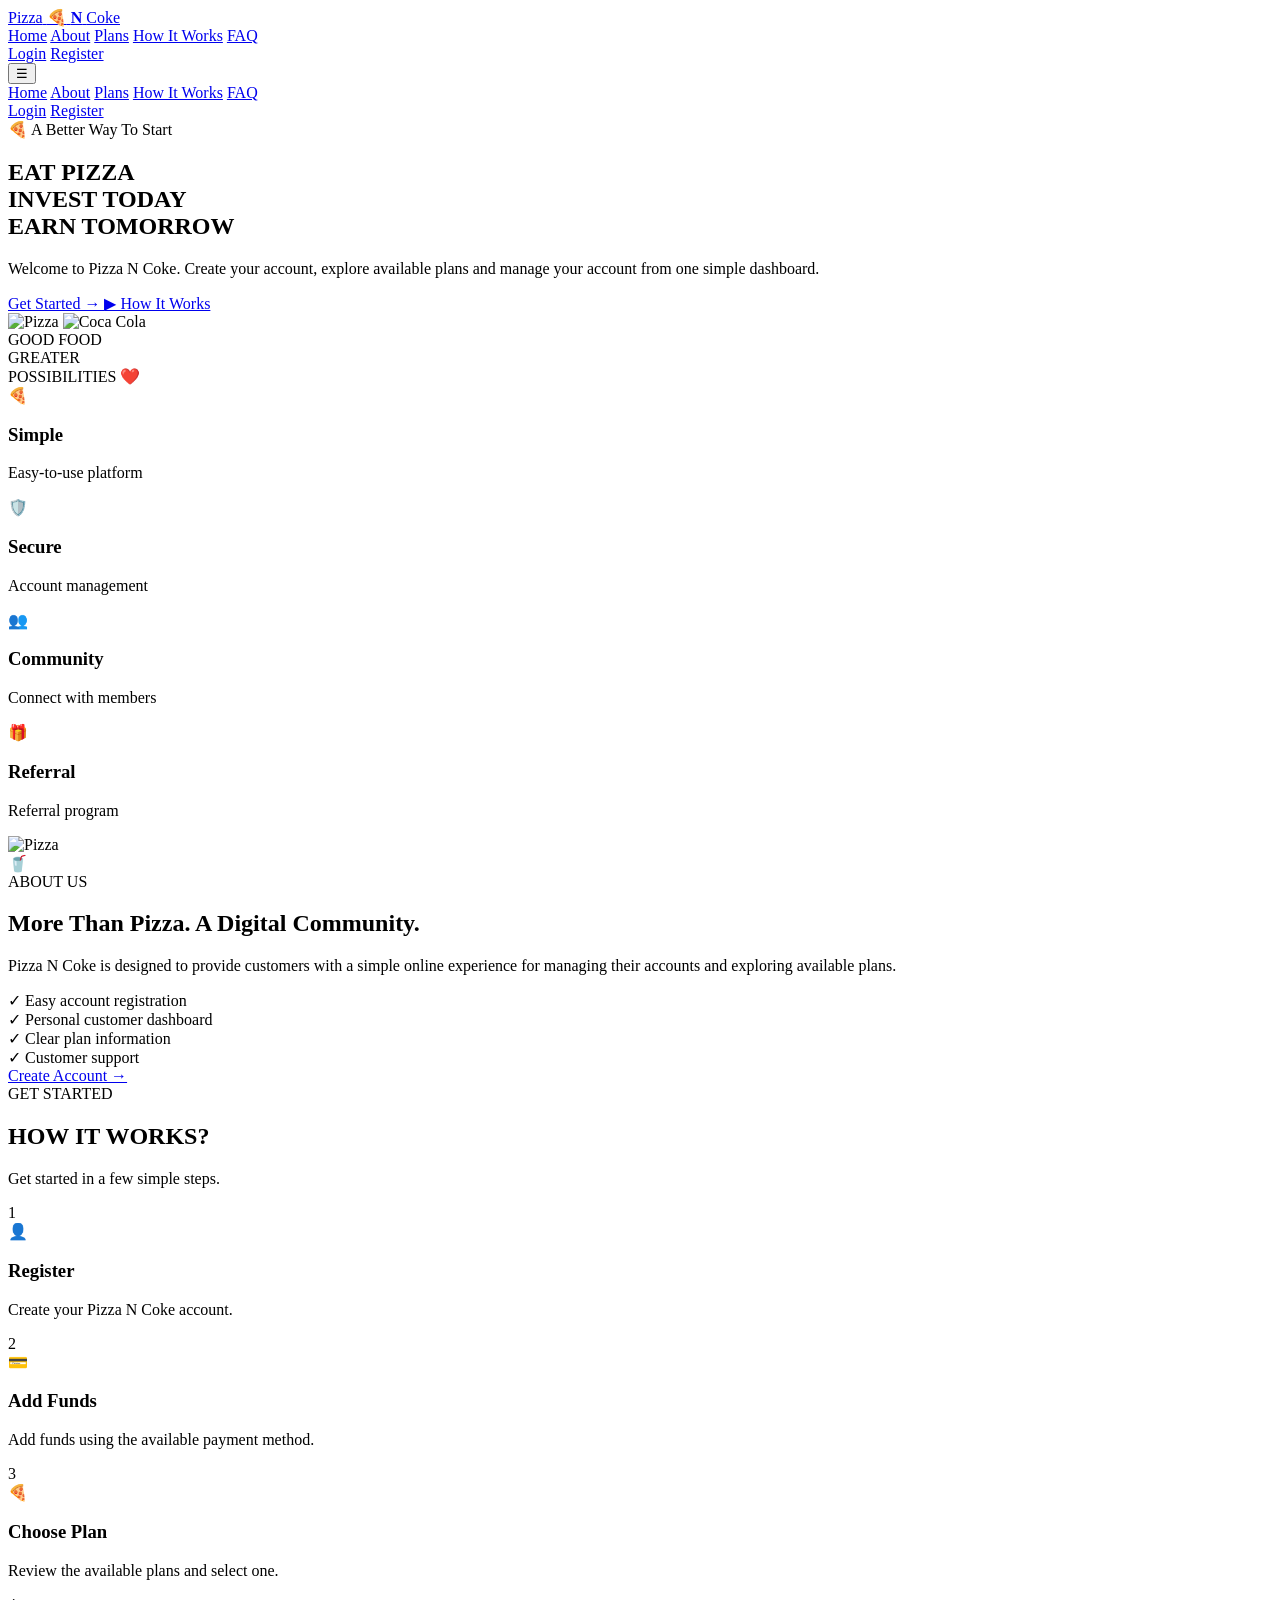
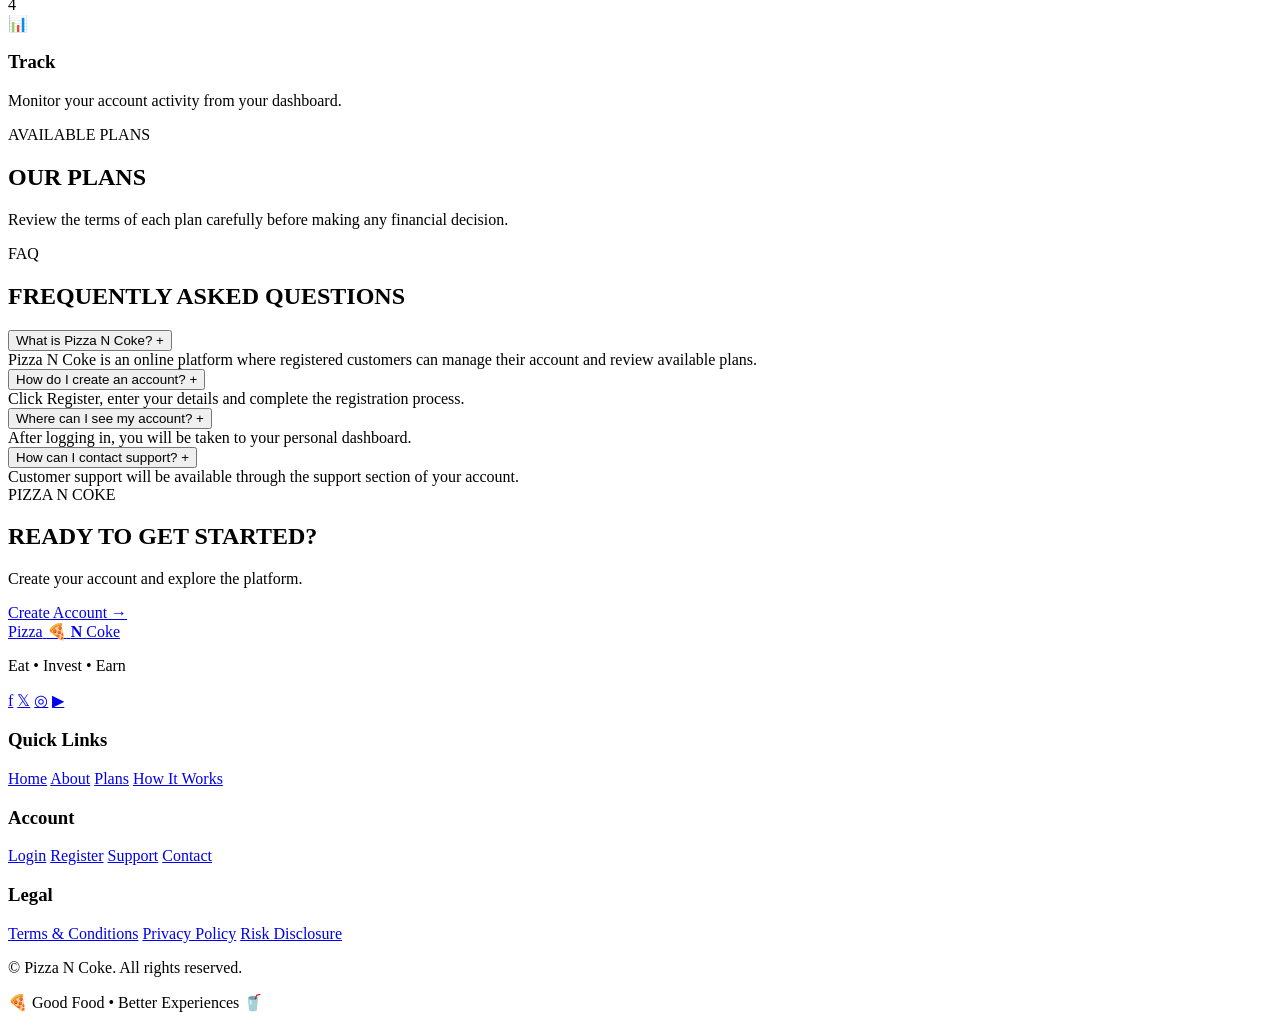
==== index.html @ 0fea3135 "Add initial index.html for Pizza N Coke website Initial commit of the index.html file with the compl" ====
<!DOCTYPE html>
<html lang="en">
<head>
    <meta charset="UTF-8">
    <meta name="viewport" content="width=device-width, initial-scale=1.0">

    <title>Pizza 🍕 N Coke | Eat • Invest • Earn</title>

    <meta
        name="description"
        content="Pizza N Coke - Choose your plan and manage your account."
    >

    <link rel="preconnect" href="https://fonts.googleapis.com">
    <link rel="preconnect" href="https://fonts.gstatic.com" crossorigin>

    <link
        href="https://fonts.googleapis.com/css2?family=Inter:wght@400;500;600;700;800;900&display=swap"
        rel="stylesheet"
    >

    <link rel="stylesheet" href="style.css">
</head>

<body>

<!-- ================= NAVBAR ================= -->

<header class="navbar">

    <div class="container nav-container">

        <a href="#" class="logo">
            <span>Pizza</span>
            <span class="pizza-icon">🍕</span>
            <b>N</b>
            <span class="coke-text">Coke</span>
        </a>

        <nav class="desktop-nav">
            <a href="#home">Home</a>
            <a href="#about">About</a>
            <a href="#plans">Plans</a>
            <a href="#how-it-works">How It Works</a>
            <a href="#faq">FAQ</a>
        </nav>

        <div class="nav-buttons">
            <a href="login.html" class="login-btn">Login</a>
            <a href="register.html" class="register-btn">Register</a>
        </div>

        <button
            class="menu-btn"
            id="menuBtn"
            aria-label="Open menu"
        >
            ☰
        </button>

    </div>

    <div class="mobile-menu" id="mobileMenu">
        <a href="#home">Home</a>
        <a href="#about">About</a>
        <a href="#plans">Plans</a>
        <a href="#how-it-works">How It Works</a>
        <a href="#faq">FAQ</a>

        <div class="mobile-buttons">
            <a href="login.html">Login</a>
            <a href="register.html">Register</a>
        </div>
    </div>

</header>


<!-- ================= HERO ================= -->

<section class="hero" id="home">

    <div class="hero-overlay"></div>

    <div class="container hero-content">

        <div class="hero-text">

            <div class="small-badge">
                🍕 A Better Way To Start
            </div>

            <h1>
                EAT
                <span class="yellow">PIZZA</span>
                <br>

                <span class="blue">INVEST</span>
                TODAY

                <br>

                EARN
                <span class="yellow">TOMORROW</span>
            </h1>

            <p>
                Welcome to Pizza N Coke. Create your account,
                explore available plans and manage your account
                from one simple dashboard.
            </p>

            <div class="hero-buttons">

                <a href="register.html" class="primary-btn">
                    Get Started →
                </a>

                <a href="#how-it-works" class="secondary-btn">
                    ▶ How It Works
                </a>

            </div>

        </div>

        <div class="hero-food">

            <div class="food-glow"></div>

            <img
                class="pizza-image"
                src="https://images.unsplash.com/photo-1579751626657-72bc17010498?auto=format&fit=crop&w=1000&q=85"
                alt="Pizza"
            >

            <img
                class="coke-image"
                src="https://images.unsplash.com/photo-1629203849820-fdd70d49c38e?auto=format&fit=crop&w=500&q=85"
                alt="Coca Cola"
            >

            <div class="food-message">
                GOOD FOOD<br>
                <span>GREATER</span><br>
                POSSIBILITIES ❤️
            </div>

        </div>

    </div>

</section>


<!-- ================= FEATURES ================= -->

<section class="features">

    <div class="container features-grid">

        <div class="feature-card">
            <div class="feature-icon">🍕</div>
            <div>
                <h3>Simple</h3>
                <p>Easy-to-use platform</p>
            </div>
        </div>

        <div class="feature-card">
            <div class="feature-icon">🛡️</div>
            <div>
                <h3>Secure</h3>
                <p>Account management</p>
            </div>
        </div>

        <div class="feature-card">
            <div class="feature-icon">👥</div>
            <div>
                <h3>Community</h3>
                <p>Connect with members</p>
            </div>
        </div>

        <div class="feature-card">
            <div class="feature-icon">🎁</div>
            <div>
                <h3>Referral</h3>
                <p>Referral program</p>
            </div>
        </div>

    </div>

</section>


<!-- ================= ABOUT ================= -->

<section class="about section" id="about">

    <div class="container about-grid">

        <div class="about-image">

            <img
                src="https://images.unsplash.com/photo-1565299624946-b28f40a0ae38?auto=format&fit=crop&w=1000&q=85"
                alt="Pizza"
            >

            <div class="about-coke">🥤</div>

        </div>

        <div class="about-content">

            <span class="section-label">ABOUT US</span>

            <h2>
                More Than Pizza.
                <span>A Digital Community.</span>
            </h2>

            <p>
                Pizza N Coke is designed to provide customers
                with a simple online experience for managing
                their accounts and exploring available plans.
            </p>

            <div class="about-points">

                <div>
                    <span>✓</span>
                    Easy account registration
                </div>

                <div>
                    <span>✓</span>
                    Personal customer dashboard
                </div>

                <div>
                    <span>✓</span>
                    Clear plan information
                </div>

                <div>
                    <span>✓</span>
                    Customer support
                </div>

            </div>

            <a href="register.html" class="primary-btn">
                Create Account →
            </a>

        </div>

    </div>

</section>


<!-- ================= HOW IT WORKS ================= -->

<section class="how section" id="how-it-works">

    <div class="container">

        <div class="section-heading">

            <span class="section-label">GET STARTED</span>

            <h2>
                HOW <span>IT WORKS?</span>
            </h2>

            <p>
                Get started in a few simple steps.
            </p>

        </div>


        <div class="steps">

            <div class="step-card">

                <div class="step-number">1</div>

                <div class="step-icon">👤</div>

                <h3>Register</h3>

                <p>
                    Create your Pizza N Coke account.
                </p>

            </div>


            <div class="step-card">

                <div class="step-number">2</div>

                <div class="step-icon">💳</div>

                <h3>Add Funds</h3>

                <p>
                    Add funds using the available payment method.
                </p>

            </div>


            <div class="step-card">

                <div class="step-number">3</div>

                <div class="step-icon">🍕</div>

                <h3>Choose Plan</h3>

                <p>
                    Review the available plans and select one.
                </p>

            </div>


            <div class="step-card">

                <div class="step-number">4</div>

                <div class="step-icon">📊</div>

                <h3>Track</h3>

                <p>
                    Monitor your account activity from your dashboard.
                </p>

            </div>

        </div>

    </div>

</section>


<!-- ================= PLANS ================= -->

<section class="plans section" id="plans">

    <div class="container">

        <div class="section-heading">

            <span class="section-label">AVAILABLE PLANS</span>

            <h2>
                OUR <span>PLANS</span>
            </h2>

            <p>
                Review the terms of each plan carefully before making
                any financial decision.
            </p>

        </div>


        <div class="plans-grid" id="plansGrid"></div>

    </div>

</section>


<!-- ================= FAQ ================= -->

<section class="faq section" id="faq">

    <div class="container">

        <div class="section-heading">

            <span class="section-label">FAQ</span>

            <h2>
                FREQUENTLY ASKED <span>QUESTIONS</span>
            </h2>

        </div>


        <div class="faq-container">

            <div class="faq-item">

                <button class="faq-question">
                    What is Pizza N Coke?
                    <span>+</span>
                </button>

                <div class="faq-answer">
                    Pizza N Coke is an online platform where registered
                    customers can manage their account and review available
                    plans.
                </div>

            </div>


            <div class="faq-item">

                <button class="faq-question">
                    How do I create an account?
                    <span>+</span>
                </button>

                <div class="faq-answer">
                    Click Register, enter your details and complete the
                    registration process.
                </div>

            </div>


            <div class="faq-item">

                <button class="faq-question">
                    Where can I see my account?
                    <span>+</span>
                </button>

                <div class="faq-answer">
                    After logging in, you will be taken to your personal
                    dashboard.
                </div>

            </div>


            <div class="faq-item">

                <button class="faq-question">
                    How can I contact support?
                    <span>+</span>
                </button>

                <div class="faq-answer">
                    Customer support will be available through the support
                    section of your account.
                </div>

            </div>

        </div>

    </div>

</section>


<!-- ================= CTA ================= -->

<section class="cta">

    <div class="container cta-content">

        <div>

            <span class="section-label">
                PIZZA N COKE
            </span>

            <h2>
                READY TO GET STARTED?
            </h2>

            <p>
                Create your account and explore the platform.
            </p>

        </div>

        <a href="register.html" class="cta-btn">
            Create Account →
        </a>

    </div>

</section>


<!-- ================= FOOTER ================= -->

<footer>

    <div class="container footer-grid">

        <div class="footer-brand">

            <a href="#" class="logo">
                <span>Pizza</span>
                <span>🍕</span>
                <b>N</b>
                <span class="coke-text">Coke</span>
            </a>

            <p>
                Eat • Invest • Earn
            </p>

            <div class="socials">
                <a href="#">f</a>
                <a href="#">𝕏</a>
                <a href="#">◎</a>
                <a href="#">▶</a>
            </div>

        </div>


        <div class="footer-column">

            <h3>Quick Links</h3>

            <a href="#home">Home</a>
            <a href="#about">About</a>
            <a href="#plans">Plans</a>
            <a href="#how-it-works">How It Works</a>

        </div>


        <div class="footer-column">

            <h3>Account</h3>

            <a href="login.html">Login</a>
            <a href="register.html">Register</a>
            <a href="#">Support</a>
            <a href="#">Contact</a>

        </div>


        <div class="footer-column">

            <h3>Legal</h3>

            <a href="#">Terms & Conditions</a>
            <a href="#">Privacy Policy</a>
            <a href="#">Risk Disclosure</a>

        </div>

    </div>


    <div class="footer-bottom">

        <p>
            © <span id="year"></span> Pizza N Coke. All rights reserved.
        </p>

        <p>
            🍕 Good Food • Better Experiences 🥤
        </p>

    </div>

</footer>


<script src="script.js"></script>

</body>
                  </html>
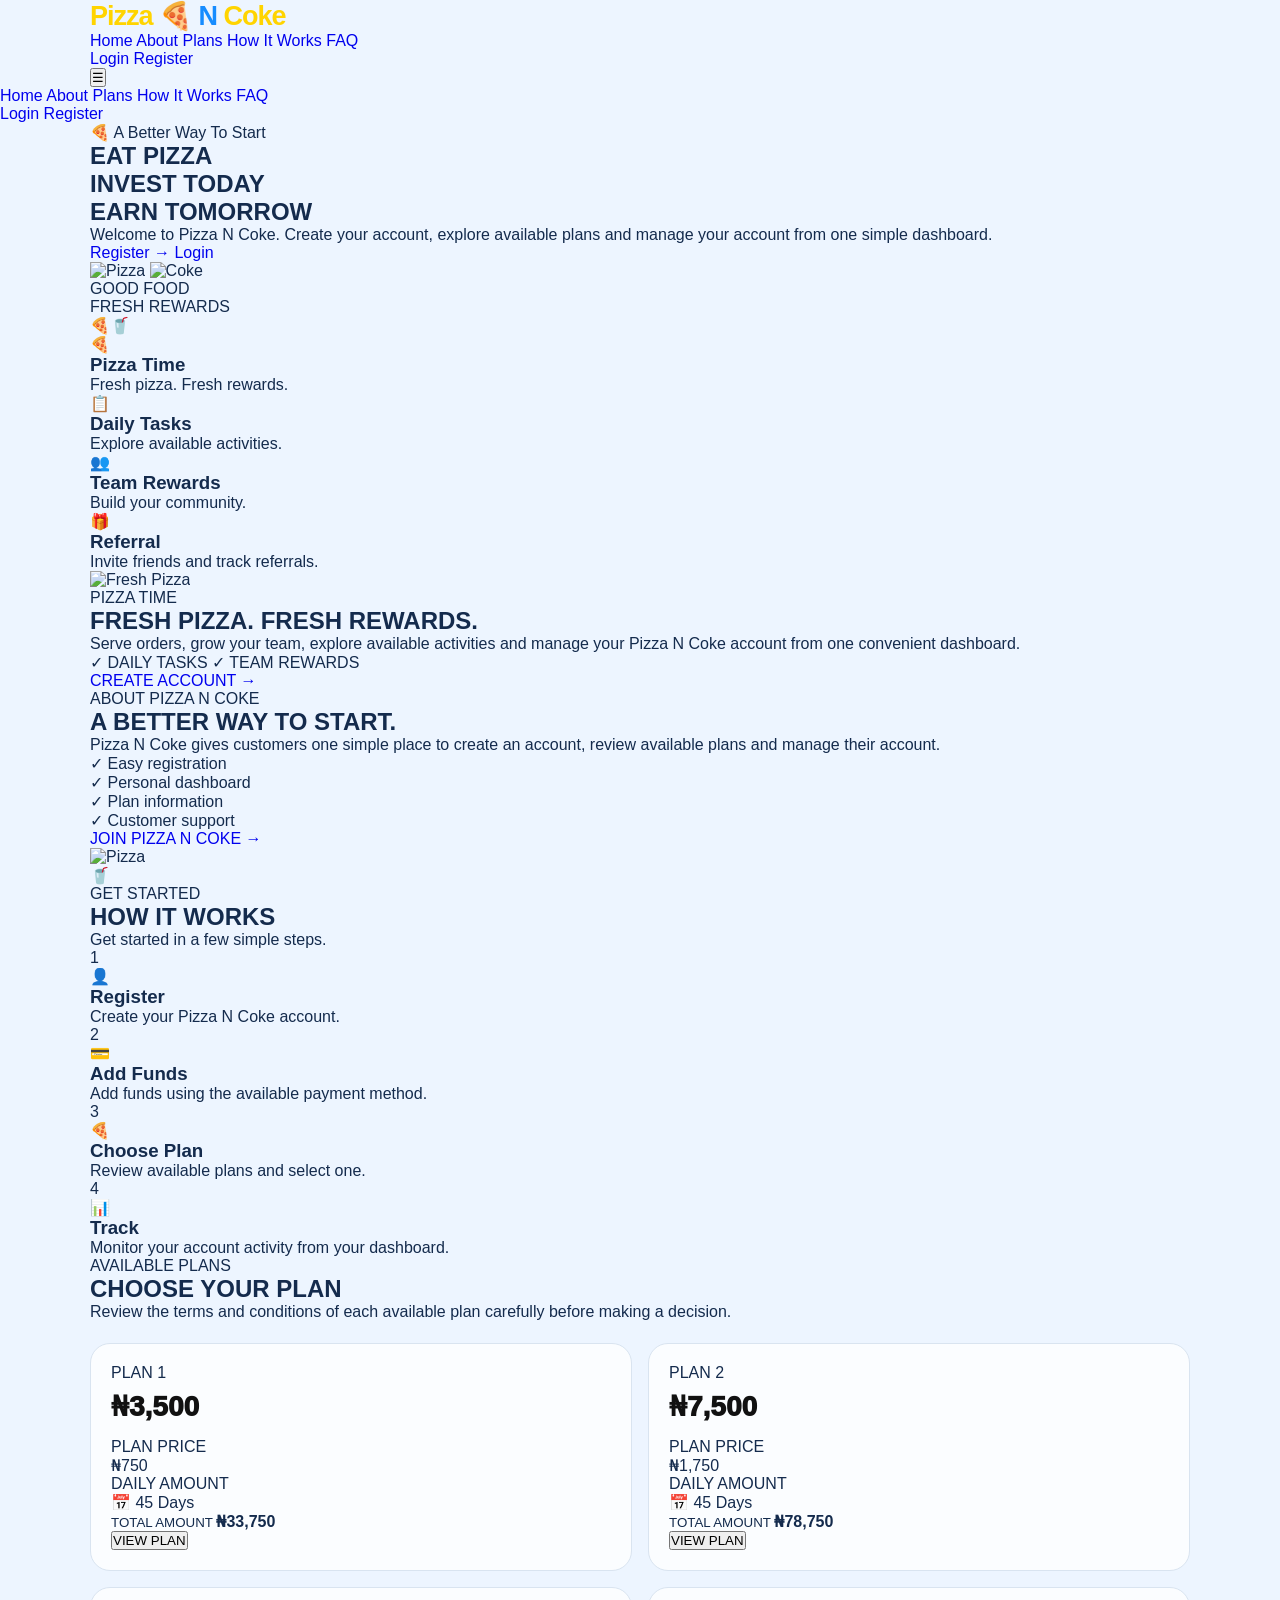
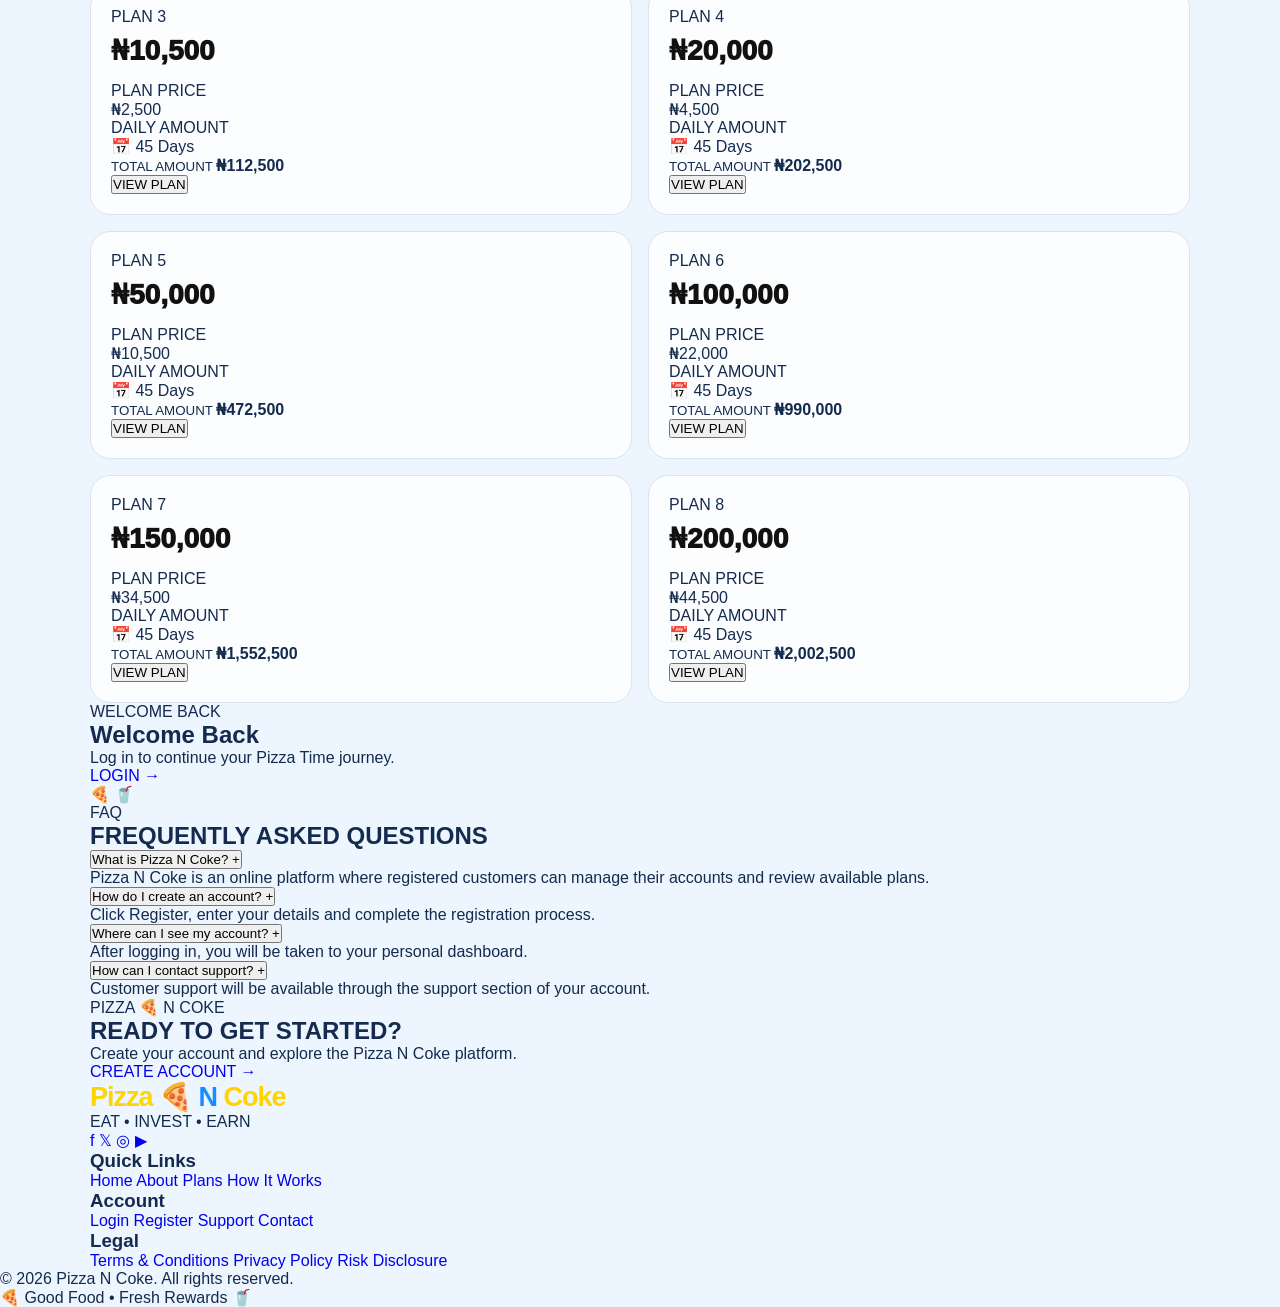
==== commit fffb8f93: "Revise index.html for improved content and structure Updated the title, meta description, and variou" ====
--- a/index.html
+++ b/index.html
@@ -1,58 +1,121 @@
 <!DOCTYPE html>
 <html lang="en">
 <head>
+
     <meta charset="UTF-8">
-    <meta name="viewport" content="width=device-width, initial-scale=1.0">
-
-    <title>Pizza 🍕 N Coke | Eat • Invest • Earn</title>
+
+    <meta
+        name="viewport"
+        content="width=device-width, initial-scale=1.0"
+    >
+
+    <title>Pizza 🍕 N Coke | A Better Way To Start</title>
 
     <meta
         name="description"
-        content="Pizza N Coke - Choose your plan and manage your account."
+        content="Welcome to Pizza N Coke. Create your account, explore available plans and manage your account from one simple dashboard."
     >
 
     <link rel="preconnect" href="https://fonts.googleapis.com">
-    <link rel="preconnect" href="https://fonts.gstatic.com" crossorigin>
+
+    <link
+        rel="preconnect"
+        href="https://fonts.gstatic.com"
+        crossorigin
+    >
 
     <link
         href="https://fonts.googleapis.com/css2?family=Inter:wght@400;500;600;700;800;900&display=swap"
         rel="stylesheet"
     >
 
-    <link rel="stylesheet" href="style.css">
+    <link
+        rel="stylesheet"
+        href="style.css"
+    >
+
 </head>
 
+
 <body>
 
-<!-- ================= NAVBAR ================= -->
+
+<!-- =====================================================
+     NAVBAR
+===================================================== -->
 
 <header class="navbar">
 
     <div class="container nav-container">
 
-        <a href="#" class="logo">
+        <a
+            href="#home"
+            class="logo"
+        >
+
             <span>Pizza</span>
-            <span class="pizza-icon">🍕</span>
+
+            <span class="pizza-icon">
+                🍕
+            </span>
+
             <b>N</b>
-            <span class="coke-text">Coke</span>
+
+            <span class="coke-text">
+                Coke
+            </span>
+
         </a>
 
+
         <nav class="desktop-nav">
-            <a href="#home">Home</a>
-            <a href="#about">About</a>
-            <a href="#plans">Plans</a>
-            <a href="#how-it-works">How It Works</a>
-            <a href="#faq">FAQ</a>
+
+            <a href="#home">
+                Home
+            </a>
+
+            <a href="#about">
+                About
+            </a>
+
+            <a href="#plans">
+                Plans
+            </a>
+
+            <a href="#how-it-works">
+                How It Works
+            </a>
+
+            <a href="#faq">
+                FAQ
+            </a>
+
         </nav>
 
+
         <div class="nav-buttons">
-            <a href="login.html" class="login-btn">Login</a>
-            <a href="register.html" class="register-btn">Register</a>
-        </div>
+
+            <a
+                href="login.html"
+                class="login-btn"
+            >
+                Login
+            </a>
+
+            <a
+                href="register.html"
+                class="register-btn"
+            >
+                Register
+            </a>
+
+        </div>
+
 
         <button
             class="menu-btn"
             id="menuBtn"
+            type="button"
             aria-label="Open menu"
         >
             ☰
@@ -60,29 +123,69 @@
 
     </div>
 
-    <div class="mobile-menu" id="mobileMenu">
-        <a href="#home">Home</a>
-        <a href="#about">About</a>
-        <a href="#plans">Plans</a>
-        <a href="#how-it-works">How It Works</a>
-        <a href="#faq">FAQ</a>
+
+    <!-- MOBILE MENU -->
+
+    <div
+        class="mobile-menu"
+        id="mobileMenu"
+    >
+
+        <a href="#home">
+            Home
+        </a>
+
+        <a href="#about">
+            About
+        </a>
+
+        <a href="#plans">
+            Plans
+        </a>
+
+        <a href="#how-it-works">
+            How It Works
+        </a>
+
+        <a href="#faq">
+            FAQ
+        </a>
+
 
         <div class="mobile-buttons">
-            <a href="login.html">Login</a>
-            <a href="register.html">Register</a>
-        </div>
+
+            <a href="login.html">
+                Login
+            </a>
+
+            <a href="register.html">
+                Register
+            </a>
+
+        </div>
+
     </div>
 
 </header>
 
 
-<!-- ================= HERO ================= -->
-
-<section class="hero" id="home">
+
+<!-- =====================================================
+     HERO
+===================================================== -->
+
+<section
+    class="hero"
+    id="home"
+>
 
     <div class="hero-overlay"></div>
 
+
     <div class="container hero-content">
+
+
+        <!-- HERO TEXT -->
 
         <div class="hero-text">
 
@@ -90,43 +193,72 @@
                 🍕 A Better Way To Start
             </div>
 
+
             <h1>
+
                 EAT
-                <span class="yellow">PIZZA</span>
+                <span class="yellow">
+                    PIZZA
+                </span>
+
                 <br>
 
-                <span class="blue">INVEST</span>
+                <span class="blue">
+                    INVEST
+                </span>
                 TODAY
 
                 <br>
 
                 EARN
-                <span class="yellow">TOMORROW</span>
+                <span class="yellow">
+                    TOMORROW
+                </span>
+
             </h1>
 
+
             <p>
-                Welcome to Pizza N Coke. Create your account,
-                explore available plans and manage your account
+
+                Welcome to Pizza N Coke.
+
+                Create your account,
+                explore available plans
+                and manage your account
                 from one simple dashboard.
+
             </p>
 
+
             <div class="hero-buttons">
 
-                <a href="register.html" class="primary-btn">
-                    Get Started →
+                <a
+                    href="register.html"
+                    class="primary-btn"
+                >
+                    Register →
                 </a>
 
-                <a href="#how-it-works" class="secondary-btn">
-                    ▶ How It Works
+
+                <a
+                    href="login.html"
+                    class="secondary-btn"
+                >
+                    Login
                 </a>
 
             </div>
 
         </div>
 
+
+
+        <!-- HERO IMAGE -->
+
         <div class="hero-food">
 
             <div class="food-glow"></div>
+
 
             <img
                 class="pizza-image"
@@ -134,16 +266,28 @@
                 alt="Pizza"
             >
 
+
             <img
                 class="coke-image"
                 src="https://images.unsplash.com/photo-1629203849820-fdd70d49c38e?auto=format&fit=crop&w=500&q=85"
-                alt="Coca Cola"
+                alt="Coke"
             >
 
+
             <div class="food-message">
-                GOOD FOOD<br>
-                <span>GREATER</span><br>
-                POSSIBILITIES ❤️
+
+                GOOD FOOD
+
+                <br>
+
+                <span>
+                    FRESH REWARDS
+                </span>
+
+                <br>
+
+                🍕🥤
+
             </div>
 
         </div>
@@ -153,42 +297,100 @@
 </section>
 
 
-<!-- ================= FEATURES ================= -->
+
+<!-- =====================================================
+     QUICK FEATURES
+===================================================== -->
 
 <section class="features">
 
     <div class="container features-grid">
 
+
         <div class="feature-card">
-            <div class="feature-icon">🍕</div>
+
+            <div class="feature-icon">
+                🍕
+            </div>
+
             <div>
-                <h3>Simple</h3>
-                <p>Easy-to-use platform</p>
-            </div>
-        </div>
+
+                <h3>
+                    Pizza Time
+                </h3>
+
+                <p>
+                    Fresh pizza. Fresh rewards.
+                </p>
+
+            </div>
+
+        </div>
+
+
 
         <div class="feature-card">
-            <div class="feature-icon">🛡️</div>
+
+            <div class="feature-icon">
+                📋
+            </div>
+
             <div>
-                <h3>Secure</h3>
-                <p>Account management</p>
-            </div>
-        </div>
+
+                <h3>
+                    Daily Tasks
+                </h3>
+
+                <p>
+                    Explore available activities.
+                </p>
+
+            </div>
+
+        </div>
+
+
 
         <div class="feature-card">
-            <div class="feature-icon">👥</div>
+
+            <div class="feature-icon">
+                👥
+            </div>
+
             <div>
-                <h3>Community</h3>
-                <p>Connect with members</p>
-            </div>
-        </div>
+
+                <h3>
+                    Team Rewards
+                </h3>
+
+                <p>
+                    Build your community.
+                </p>
+
+            </div>
+
+        </div>
+
+
 
         <div class="feature-card">
-            <div class="feature-icon">🎁</div>
+
+            <div class="feature-icon">
+                🎁
+            </div>
+
             <div>
-                <h3>Referral</h3>
-                <p>Referral program</p>
-            </div>
+
+                <h3>
+                    Referral
+                </h3>
+
+                <p>
+                    Invite friends and track referrals.
+                </p>
+
+            </div>
+
         </div>
 
     </div>
@@ -196,86 +398,231 @@
 </section>
 
 
-<!-- ================= ABOUT ================= -->
-
-<section class="about section" id="about">
-
-    <div class="container about-grid">
-
-        <div class="about-image">
+
+<!-- =====================================================
+     PIZZA TIME SECTION
+===================================================== -->
+
+<section class="pizza-time section">
+
+    <div class="container pizza-time-grid">
+
+
+        <div class="pizza-time-image">
 
             <img
                 src="https://images.unsplash.com/photo-1565299624946-b28f40a0ae38?auto=format&fit=crop&w=1000&q=85"
+                alt="Fresh Pizza"
+            >
+
+        </div>
+
+
+        <div class="pizza-time-content">
+
+            <span class="section-label">
+                PIZZA TIME
+            </span>
+
+
+            <h2>
+
+                FRESH PIZZA.
+
+                <span>
+                    FRESH REWARDS.
+                </span>
+
+            </h2>
+
+
+            <p>
+
+                Serve orders, grow your team,
+                explore available activities and
+                manage your Pizza N Coke account
+                from one convenient dashboard.
+
+            </p>
+
+
+            <div class="pizza-tags">
+
+                <span>
+                    ✓ DAILY TASKS
+                </span>
+
+                <span>
+                    ✓ TEAM REWARDS
+                </span>
+
+            </div>
+
+
+            <a
+                href="register.html"
+                class="primary-btn"
+            >
+                CREATE ACCOUNT →
+            </a>
+
+        </div>
+
+    </div>
+
+</section>
+
+
+
+<!-- =====================================================
+     ABOUT
+===================================================== -->
+
+<section
+    class="about section"
+    id="about"
+>
+
+    <div class="container about-grid">
+
+
+        <div class="about-content">
+
+            <span class="section-label">
+                ABOUT PIZZA N COKE
+            </span>
+
+
+            <h2>
+
+                A BETTER WAY
+
+                <span>
+                    TO START.
+                </span>
+
+            </h2>
+
+
+            <p>
+
+                Pizza N Coke gives customers
+                one simple place to create an
+                account, review available plans
+                and manage their account.
+
+            </p>
+
+
+            <div class="about-points">
+
+
+                <div>
+
+                    <span>
+                        ✓
+                    </span>
+
+                    Easy registration
+
+                </div>
+
+
+                <div>
+
+                    <span>
+                        ✓
+                    </span>
+
+                    Personal dashboard
+
+                </div>
+
+
+                <div>
+
+                    <span>
+                        ✓
+                    </span>
+
+                    Plan information
+
+                </div>
+
+
+                <div>
+
+                    <span>
+                        ✓
+                    </span>
+
+                    Customer support
+
+                </div>
+
+
+            </div>
+
+
+            <a
+                href="register.html"
+                class="primary-btn"
+            >
+                JOIN PIZZA N COKE →
+            </a>
+
+        </div>
+
+
+        <div class="about-image">
+
+            <img
+                src="https://images.unsplash.com/photo-1579751626657-72bc17010498?auto=format&fit=crop&w=1000&q=85"
                 alt="Pizza"
             >
 
-            <div class="about-coke">🥤</div>
-
-        </div>
-
-        <div class="about-content">
-
-            <span class="section-label">ABOUT US</span>
+
+            <div class="about-coke">
+                🥤
+            </div>
+
+        </div>
+
+    </div>
+
+</section>
+
+
+
+<!-- =====================================================
+     HOW IT WORKS
+===================================================== -->
+
+<section
+    class="how section"
+    id="how-it-works"
+>
+
+    <div class="container">
+
+
+        <div class="section-heading">
+
+            <span class="section-label">
+                GET STARTED
+            </span>
+
 
             <h2>
-                More Than Pizza.
-                <span>A Digital Community.</span>
+
+                HOW
+
+                <span>
+                    IT WORKS
+                </span>
+
             </h2>
 
-            <p>
-                Pizza N Coke is designed to provide customers
-                with a simple online experience for managing
-                their accounts and exploring available plans.
-            </p>
-
-            <div class="about-points">
-
-                <div>
-                    <span>✓</span>
-                    Easy account registration
-                </div>
-
-                <div>
-                    <span>✓</span>
-                    Personal customer dashboard
-                </div>
-
-                <div>
-                    <span>✓</span>
-                    Clear plan information
-                </div>
-
-                <div>
-                    <span>✓</span>
-                    Customer support
-                </div>
-
-            </div>
-
-            <a href="register.html" class="primary-btn">
-                Create Account →
-            </a>
-
-        </div>
-
-    </div>
-
-</section>
-
-
-<!-- ================= HOW IT WORKS ================= -->
-
-<section class="how section" id="how-it-works">
-
-    <div class="container">
-
-        <div class="section-heading">
-
-            <span class="section-label">GET STARTED</span>
-
-            <h2>
-                HOW <span>IT WORKS?</span>
-            </h2>
 
             <p>
                 Get started in a few simple steps.
@@ -284,15 +631,23 @@
         </div>
 
 
+
         <div class="steps">
 
+
             <div class="step-card">
 
-                <div class="step-number">1</div>
-
-                <div class="step-icon">👤</div>
-
-                <h3>Register</h3>
+                <div class="step-number">
+                    1
+                </div>
+
+                <div class="step-icon">
+                    👤
+                </div>
+
+                <h3>
+                    Register
+                </h3>
 
                 <p>
                     Create your Pizza N Coke account.
@@ -301,46 +656,70 @@
             </div>
 
 
+
             <div class="step-card">
 
-                <div class="step-number">2</div>
-
-                <div class="step-icon">💳</div>
-
-                <h3>Add Funds</h3>
+                <div class="step-number">
+                    2
+                </div>
+
+                <div class="step-icon">
+                    💳
+                </div>
+
+                <h3>
+                    Add Funds
+                </h3>
 
                 <p>
-                    Add funds using the available payment method.
+                    Add funds using the available
+                    payment method.
                 </p>
 
             </div>
 
 
+
             <div class="step-card">
 
-                <div class="step-number">3</div>
-
-                <div class="step-icon">🍕</div>
-
-                <h3>Choose Plan</h3>
+                <div class="step-number">
+                    3
+                </div>
+
+                <div class="step-icon">
+                    🍕
+                </div>
+
+                <h3>
+                    Choose Plan
+                </h3>
 
                 <p>
-                    Review the available plans and select one.
+                    Review available plans and
+                    select one.
                 </p>
 
             </div>
 
 
+
             <div class="step-card">
 
-                <div class="step-number">4</div>
-
-                <div class="step-icon">📊</div>
-
-                <h3>Track</h3>
+                <div class="step-number">
+                    4
+                </div>
+
+                <div class="step-icon">
+                    📊
+                </div>
+
+                <h3>
+                    Track
+                </h3>
 
                 <p>
-                    Monitor your account activity from your dashboard.
+                    Monitor your account activity
+                    from your dashboard.
                 </p>
 
             </div>
@@ -352,110 +731,261 @@
 </section>
 
 
-<!-- ================= PLANS ================= -->
-
-<section class="plans section" id="plans">
+
+<!-- =====================================================
+     PLANS
+===================================================== -->
+
+<section
+    class="plans section"
+    id="plans"
+>
 
     <div class="container">
 
+
         <div class="section-heading">
 
-            <span class="section-label">AVAILABLE PLANS</span>
+            <span class="section-label">
+                AVAILABLE PLANS
+            </span>
+
 
             <h2>
-                OUR <span>PLANS</span>
+
+                CHOOSE YOUR
+
+                <span>
+                    PLAN
+                </span>
+
             </h2>
 
+
             <p>
-                Review the terms of each plan carefully before making
-                any financial decision.
+
+                Review the terms and conditions
+                of each available plan carefully
+                before making a decision.
+
             </p>
 
         </div>
 
 
-        <div class="plans-grid" id="plansGrid"></div>
+        <div
+            class="plans-grid"
+            id="plansGrid"
+        ></div>
 
     </div>
 
 </section>
 
 
-<!-- ================= FAQ ================= -->
-
-<section class="faq section" id="faq">
+
+<!-- =====================================================
+     WELCOME BACK
+===================================================== -->
+
+<section class="welcome-section">
 
     <div class="container">
 
+        <div class="welcome-card">
+
+
+            <div class="welcome-content">
+
+                <span class="section-label">
+                    WELCOME BACK
+                </span>
+
+
+                <h2>
+                    Welcome Back
+                </h2>
+
+
+                <p>
+
+                    Log in to continue your
+                    Pizza Time journey.
+
+                </p>
+
+
+                <a
+                    href="login.html"
+                    class="primary-btn"
+                >
+                    LOGIN →
+                </a>
+
+            </div>
+
+
+            <div class="welcome-icon">
+
+                🍕
+                <span>
+                    🥤
+                </span>
+
+            </div>
+
+        </div>
+
+    </div>
+
+</section>
+
+
+
+<!-- =====================================================
+     FAQ
+===================================================== -->
+
+<section
+    class="faq section"
+    id="faq"
+>
+
+    <div class="container">
+
+
         <div class="section-heading">
 
-            <span class="section-label">FAQ</span>
+            <span class="section-label">
+                FAQ
+            </span>
+
 
             <h2>
-                FREQUENTLY ASKED <span>QUESTIONS</span>
+
+                FREQUENTLY ASKED
+
+                <span>
+                    QUESTIONS
+                </span>
+
             </h2>
 
         </div>
 
 
+
         <div class="faq-container">
 
+
             <div class="faq-item">
 
-                <button class="faq-question">
+                <button
+                    class="faq-question"
+                    type="button"
+                >
+
                     What is Pizza N Coke?
-                    <span>+</span>
+
+                    <span>
+                        +
+                    </span>
+
                 </button>
 
+
                 <div class="faq-answer">
-                    Pizza N Coke is an online platform where registered
-                    customers can manage their account and review available
+
+                    Pizza N Coke is an online
+                    platform where registered
+                    customers can manage their
+                    accounts and review available
                     plans.
-                </div>
-
-            </div>
+
+                </div>
+
+            </div>
+
 
 
             <div class="faq-item">
 
-                <button class="faq-question">
+                <button
+                    class="faq-question"
+                    type="button"
+                >
+
                     How do I create an account?
-                    <span>+</span>
+
+                    <span>
+                        +
+                    </span>
+
                 </button>
 
+
                 <div class="faq-answer">
-                    Click Register, enter your details and complete the
+
+                    Click Register, enter your
+                    details and complete the
                     registration process.
-                </div>
-
-            </div>
+
+                </div>
+
+            </div>
+
 
 
             <div class="faq-item">
 
-                <button class="faq-question">
+                <button
+                    class="faq-question"
+                    type="button"
+                >
+
                     Where can I see my account?
-                    <span>+</span>
+
+                    <span>
+                        +
+                    </span>
+
                 </button>
 
+
                 <div class="faq-answer">
-                    After logging in, you will be taken to your personal
+
+                    After logging in, you will
+                    be taken to your personal
                     dashboard.
-                </div>
-
-            </div>
+
+                </div>
+
+            </div>
+
 
 
             <div class="faq-item">
 
-                <button class="faq-question">
+                <button
+                    class="faq-question"
+                    type="button"
+                >
+
                     How can I contact support?
-                    <span>+</span>
+
+                    <span>
+                        +
+                    </span>
+
                 </button>
 
+
                 <div class="faq-answer">
-                    Customer support will be available through the support
+
+                    Customer support will be
+                    available through the support
                     section of your account.
+
                 </div>
 
             </div>
@@ -467,30 +997,41 @@
 </section>
 
 
-<!-- ================= CTA ================= -->
+
+<!-- =====================================================
+     FINAL CTA
+===================================================== -->
 
 <section class="cta">
 
     <div class="container cta-content">
 
+
         <div>
 
             <span class="section-label">
-                PIZZA N COKE
+                PIZZA 🍕 N COKE
             </span>
+
 
             <h2>
                 READY TO GET STARTED?
             </h2>
 
+
             <p>
-                Create your account and explore the platform.
+                Create your account and explore
+                the Pizza N Coke platform.
             </p>
 
         </div>
 
-        <a href="register.html" class="cta-btn">
-            Create Account →
+
+        <a
+            href="register.html"
+            class="cta-btn"
+        >
+            CREATE ACCOUNT →
         </a>
 
     </div>
@@ -498,80 +1039,159 @@
 </section>
 
 
-<!-- ================= FOOTER ================= -->
+
+<!-- =====================================================
+     FOOTER
+===================================================== -->
 
 <footer>
 
     <div class="container footer-grid">
 
+
         <div class="footer-brand">
 
-            <a href="#" class="logo">
-                <span>Pizza</span>
-                <span>🍕</span>
-                <b>N</b>
-                <span class="coke-text">Coke</span>
-            </a>
+            <a
+                href="#home"
+                class="logo"
+            >
+
+                <span>
+                    Pizza
+                </span>
+
+                <span>
+                    🍕
+                </span>
+
+                <b>
+                    N
+                </b>
+
+                <span class="coke-text">
+                    Coke
+                </span>
+
+            </a>
+
 
             <p>
-                Eat • Invest • Earn
+                EAT • INVEST • EARN
             </p>
 
+
             <div class="socials">
-                <a href="#">f</a>
-                <a href="#">𝕏</a>
-                <a href="#">◎</a>
-                <a href="#">▶</a>
-            </div>
-
-        </div>
+
+                <a href="#">
+                    f
+                </a>
+
+                <a href="#">
+                    𝕏
+                </a>
+
+                <a href="#">
+                    ◎
+                </a>
+
+                <a href="#">
+                    ▶
+                </a>
+
+            </div>
+
+        </div>
+
 
 
         <div class="footer-column">
 
-            <h3>Quick Links</h3>
-
-            <a href="#home">Home</a>
-            <a href="#about">About</a>
-            <a href="#plans">Plans</a>
-            <a href="#how-it-works">How It Works</a>
-
-        </div>
+            <h3>
+                Quick Links
+            </h3>
+
+            <a href="#home">
+                Home
+            </a>
+
+            <a href="#about">
+                About
+            </a>
+
+            <a href="#plans">
+                Plans
+            </a>
+
+            <a href="#how-it-works">
+                How It Works
+            </a>
+
+        </div>
+
 
 
         <div class="footer-column">
 
-            <h3>Account</h3>
-
-            <a href="login.html">Login</a>
-            <a href="register.html">Register</a>
-            <a href="#">Support</a>
-            <a href="#">Contact</a>
-
-        </div>
+            <h3>
+                Account
+            </h3>
+
+            <a href="login.html">
+                Login
+            </a>
+
+            <a href="register.html">
+                Register
+            </a>
+
+            <a href="#">
+                Support
+            </a>
+
+            <a href="#">
+                Contact
+            </a>
+
+        </div>
+
 
 
         <div class="footer-column">
 
-            <h3>Legal</h3>
-
-            <a href="#">Terms & Conditions</a>
-            <a href="#">Privacy Policy</a>
-            <a href="#">Risk Disclosure</a>
+            <h3>
+                Legal
+            </h3>
+
+            <a href="#">
+                Terms & Conditions
+            </a>
+
+            <a href="#">
+                Privacy Policy
+            </a>
+
+            <a href="#">
+                Risk Disclosure
+            </a>
 
         </div>
 
     </div>
 
 
+
     <div class="footer-bottom">
 
         <p>
-            © <span id="year"></span> Pizza N Coke. All rights reserved.
+            ©
+            <span id="year"></span>
+            Pizza N Coke.
+            All rights reserved.
         </p>
 
+
         <p>
-            🍕 Good Food • Better Experiences 🥤
+            🍕 Good Food • Fresh Rewards 🥤
         </p>
 
     </div>
@@ -579,7 +1199,8 @@
 </footer>
 
 
+
 <script src="script.js"></script>
 
 </body>
-                  </html>
+    </html>
--- a/style.css
+++ b/style.css
@@ -0,0 +1,1815 @@
+/* =========================================================
+   PIZZA N COKE
+   Main Website Styles
+   Colors: Black • Yellow • Blue • White
+   ========================================================= */
+
+
+/* ================= ROOT ================= */
+
+:root {
+
+  --black: #050505;
+
+  --black-2: #0b0b0b;
+
+  --blue: #0757d9;
+
+  --blue-dark: #062e79;
+
+  --blue-light: #168cff;
+
+  --yellow: #ffd400;
+
+  --white: #ffffff;
+
+  --background: #edf5ff;
+
+  --border: #d9e4f0;
+
+  --text: #142b4d;
+
+  --muted: #7c8797;
+
+  --success: #1a9b55;
+
+  --danger: #d62c2c;
+
+}
+
+
+/* ================= RESET ================= */
+
+* {
+
+  box-sizing: border-box;
+
+  margin: 0;
+
+  padding: 0;
+
+}
+
+
+html {
+
+  scroll-behavior: smooth;
+
+}
+
+
+body {
+
+  font-family:
+    Arial,
+    Helvetica,
+    sans-serif;
+
+  background:
+    var(--background);
+
+  color:
+    var(--text);
+
+  min-height: 100vh;
+
+}
+
+
+a {
+
+  text-decoration: none;
+
+}
+
+
+button,
+input,
+textarea {
+
+  font-family: inherit;
+
+}
+
+
+/* ================= CONTAINER ================= */
+
+.container {
+
+  width:
+    min(
+      calc(100% - 30px),
+      1100px
+    );
+
+  margin:
+    auto;
+
+}
+
+
+/* =========================================================
+   LOGO
+   ========================================================= */
+
+.logo {
+
+  font-size: 27px;
+
+  font-weight: 900;
+
+  color:
+    var(--white);
+
+  letter-spacing: -1px;
+
+}
+
+
+.logo span {
+
+  color:
+    var(--yellow);
+
+}
+
+
+.logo b {
+
+  color:
+    var(--blue-light);
+
+}
+
+
+/* =========================================================
+   REGISTRATION HERO
+   ========================================================= */
+
+.register-hero {
+
+  background:
+
+    linear-gradient(
+      135deg,
+      #052c76 0%,
+      #0757d9 50%,
+      #168cff 100%
+    );
+
+  color:
+    var(--white);
+
+  padding:
+    28px 0 90px;
+
+  overflow:
+    hidden;
+
+}
+
+
+.register-hero .logo {
+
+  margin-bottom:
+    55px;
+
+}
+
+
+.register-hero h1 {
+
+  font-size:
+    clamp(
+      38px,
+      8vw,
+      65px
+    );
+
+  line-height:
+    0.98;
+
+  font-weight:
+    950;
+
+  letter-spacing:
+    -2px;
+
+  max-width:
+    650px;
+
+}
+
+
+.register-hero p {
+
+  margin-top:
+    20px;
+
+  font-size:
+    17px;
+
+  color:
+    #e8f3ff;
+
+  max-width:
+    500px;
+
+}
+
+
+.hero-tags {
+
+  display:
+    flex;
+
+  flex-wrap:
+    wrap;
+
+  gap:
+    12px;
+
+  margin-top:
+    28px;
+
+}
+
+
+.hero-tags span {
+
+  background:
+    rgba(
+      255,
+      255,
+      255,
+      0.15
+    );
+
+  border:
+    1px solid
+    rgba(
+      255,
+      255,
+      255,
+      0.3
+    );
+
+  padding:
+    12px 17px;
+
+  border-radius:
+    30px;
+
+  font-size:
+    12px;
+
+  font-weight:
+    900;
+
+  backdrop-filter:
+    blur(10px);
+
+}
+
+
+/* =========================================================
+   REGISTER CARD
+   ========================================================= */
+
+.register-container {
+
+  width:
+    min(
+      calc(100% - 30px),
+      620px
+    );
+
+  margin:
+    -55px auto 70px;
+
+  position:
+    relative;
+
+  z-index:
+    5;
+
+}
+
+
+.register-card {
+
+  background:
+    var(--white);
+
+  border-radius:
+    30px;
+
+  padding:
+    35px;
+
+  box-shadow:
+    0 25px 70px
+    rgba(
+      10,
+      55,
+      110,
+      0.15
+    );
+
+  border:
+    1px solid
+    var(--border);
+
+}
+
+
+.register-title {
+
+  text-align:
+    center;
+
+}
+
+
+.yellow-title {
+
+  color:
+    var(--blue);
+
+  font-weight:
+    950;
+
+  font-size:
+    14px;
+
+  letter-spacing:
+    0.5px;
+
+}
+
+
+.register-title h2 {
+
+  margin-top:
+    8px;
+
+  font-size:
+    34px;
+
+  color:
+    var(--text);
+
+}
+
+
+.register-title p {
+
+  color:
+    var(--muted);
+
+  margin-top:
+    8px;
+
+}
+
+
+/* =========================================================
+   INPUTS
+   ========================================================= */
+
+.input-group {
+
+  margin-top:
+    20px;
+
+  position:
+    relative;
+
+}
+
+
+.input-group label {
+
+  display:
+    block;
+
+  font-size:
+    13px;
+
+  font-weight:
+    800;
+
+  color:
+    #59687c;
+
+  margin-bottom:
+    8px;
+
+}
+
+
+.input-group input,
+.input-group textarea {
+
+  width:
+    100%;
+
+  padding:
+    16px;
+
+  border:
+    1px solid
+    var(--border);
+
+  border-radius:
+    14px;
+
+  background:
+    #fbfdff;
+
+  color:
+    var(--text);
+
+  outline:
+    none;
+
+  font-size:
+    15px;
+
+  transition:
+    0.2s;
+
+}
+
+
+.input-group input:focus,
+.input-group textarea:focus {
+
+  border-color:
+    var(--blue);
+
+  box-shadow:
+    0 0 0 4px
+    rgba(
+      7,
+      87,
+      217,
+      0.08
+    );
+
+  background:
+    var(--white);
+
+}
+
+
+.password-box input {
+
+  padding-right:
+    55px;
+
+}
+
+
+.password-box button {
+
+  position:
+    absolute;
+
+  right:
+    10px;
+
+  bottom:
+    5px;
+
+  width:
+    42px;
+
+  height:
+    42px;
+
+  border:
+    none;
+
+  background:
+    transparent;
+
+  cursor:
+    pointer;
+
+  font-size:
+    18px;
+
+}
+
+
+/* =========================================================
+   BUTTONS
+   ========================================================= */
+
+.next-button {
+
+  width:
+    100%;
+
+  border:
+    none;
+
+  margin-top:
+    25px;
+
+  padding:
+    17px;
+
+  border-radius:
+    14px;
+
+  background:
+    var(--yellow);
+
+  color:
+    #111;
+
+  font-size:
+    15px;
+
+  font-weight:
+    950;
+
+  cursor:
+    pointer;
+
+  transition:
+    0.2s;
+
+}
+
+
+.next-button:hover {
+
+  transform:
+    translateY(-2px);
+
+  box-shadow:
+    0 10px 25px
+    rgba(
+      255,
+      212,
+      0,
+      0.25
+    );
+
+}
+
+
+.next-button:disabled {
+
+  opacity:
+    0.6;
+
+  cursor:
+    not-allowed;
+
+  transform:
+    none;
+
+}
+
+
+/* =========================================================
+   MESSAGES
+   ========================================================= */
+
+.message {
+
+  display:
+    none;
+
+  margin-top:
+    18px;
+
+  padding:
+    13px 15px;
+
+  border-radius:
+    12px;
+
+  font-size:
+    13px;
+
+  font-weight:
+    700;
+
+}
+
+
+.message.error {
+
+  display:
+    block;
+
+  background:
+    #fff0f0;
+
+  color:
+    var(--danger);
+
+  border:
+    1px solid
+    #ffd1d1;
+
+}
+
+
+.message.success {
+
+  display:
+    block;
+
+  background:
+    #edfff4;
+
+  color:
+    var(--success);
+
+  border:
+    1px solid
+    #c8f0d8;
+
+}
+
+
+/* =========================================================
+   LOGIN PAGE
+   ========================================================= */
+
+.login-page {
+
+  min-height:
+    100vh;
+
+  background:
+
+    linear-gradient(
+      135deg,
+      #031a42,
+      #0757d9,
+      #168cff
+    );
+
+  display:
+    flex;
+
+  align-items:
+    center;
+
+  justify-content:
+    center;
+
+  padding:
+    25px;
+
+}
+
+
+.login-container {
+
+  width:
+    100%;
+
+  max-width:
+    520px;
+
+}
+
+
+.login-card {
+
+  background:
+    var(--white);
+
+  border-radius:
+    30px;
+
+  padding:
+    40px 35px;
+
+  box-shadow:
+    0 30px 80px
+    rgba(
+      0,
+      0,
+      0,
+      0.25
+    );
+
+  text-align:
+    center;
+
+}
+
+
+.pizza-logo {
+
+  font-size:
+    60px;
+
+  margin-bottom:
+    10px;
+
+}
+
+
+.dark-logo {
+
+  color:
+    #111;
+
+}
+
+
+.login-card h1 {
+
+  margin-top:
+    25px;
+
+  font-size:
+    36px;
+
+}
+
+
+.login-card > p {
+
+  color:
+    var(--muted);
+
+  margin-top:
+    8px;
+
+}
+
+
+.login-card .input-group {
+
+  text-align:
+    left;
+
+}
+
+
+.login-link {
+
+  margin-top:
+    20px;
+
+  color:
+    var(--muted);
+
+  font-size:
+    13px;
+
+}
+
+
+.login-link a {
+
+  color:
+    var(--blue);
+
+  font-weight:
+    900;
+
+}
+
+
+/* =========================================================
+   DASHBOARD HEADER
+   ========================================================= */
+
+.dashboard-header {
+
+  background:
+    var(--black);
+
+  color:
+    var(--white);
+
+  border-bottom:
+    1px solid
+    #202020;
+
+}
+
+
+.dashboard-nav {
+
+  width:
+    min(
+      calc(100% - 30px),
+      1100px
+    );
+
+  min-height:
+    76px;
+
+  margin:
+    auto;
+
+  display:
+    flex;
+
+  align-items:
+    center;
+
+  justify-content:
+    space-between;
+
+}
+
+
+.header-right {
+
+  display:
+    flex;
+
+  align-items:
+    center;
+
+  gap:
+    12px;
+
+}
+
+
+.avatar {
+
+  width:
+    46px;
+
+  height:
+    46px;
+
+  border-radius:
+    50%;
+
+  display:
+    grid;
+
+  place-items:
+    center;
+
+  background:
+    var(--yellow);
+
+  color:
+    #111;
+
+  font-weight:
+    950;
+
+  font-size:
+    18px;
+
+}
+
+
+.logout-button {
+
+  background:
+    transparent;
+
+  color:
+    var(--white);
+
+  border:
+    1px solid
+    #303030;
+
+  border-radius:
+    12px;
+
+  padding:
+    11px 17px;
+
+  font-weight:
+    800;
+
+  cursor:
+    pointer;
+
+}
+
+
+.logout-button:hover {
+
+  background:
+    #151515;
+
+}
+
+
+/* =========================================================
+   DASHBOARD
+   ========================================================= */
+
+.dashboard-container {
+
+  width:
+    min(
+      calc(100% - 30px),
+      1100px
+    );
+
+  margin:
+    auto;
+
+  padding:
+    35px 0 70px;
+
+}
+
+
+/* =========================================================
+   WELCOME
+   ========================================================= */
+
+.welcome-box {
+
+  background:
+    var(--white);
+
+  border:
+    1px solid
+    var(--border);
+
+  border-radius:
+    25px;
+
+  padding:
+    25px;
+
+  margin-bottom:
+    18px;
+
+}
+
+
+.welcome-small {
+
+  color:
+    var(--yellow);
+
+  font-weight:
+    950;
+
+  font-size:
+    14px;
+
+}
+
+
+.welcome-box h1 {
+
+  margin-top:
+    10px;
+
+  font-size:
+    clamp(
+      30px,
+      6vw,
+      48px
+    );
+
+  color:
+    #111;
+
+}
+
+
+.welcome-box h1 span {
+
+  color:
+    var(--blue);
+
+}
+
+
+.welcome-box p {
+
+  margin-top:
+    8px;
+
+  color:
+    var(--muted);
+
+}
+
+
+/* =========================================================
+   BALANCE CARD
+   ========================================================= */
+
+.balance-card {
+
+  position:
+    relative;
+
+  overflow:
+    hidden;
+
+  background:
+
+    linear-gradient(
+      135deg,
+      #061d46,
+      #062e79,
+      #0757d9
+    );
+
+  color:
+    var(--white);
+
+  border-radius:
+    28px;
+
+  padding:
+    30px;
+
+  box-shadow:
+    0 20px 45px
+    rgba(
+      6,
+      46,
+      121,
+      0.22
+    );
+
+}
+
+
+.balance-card::after {
+
+  content:
+    "🍕";
+
+  position:
+    absolute;
+
+  right:
+    25px;
+
+  bottom:
+    -30px;
+
+  font-size:
+    180px;
+
+  opacity:
+    0.08;
+
+  transform:
+    rotate(
+      -15deg
+    );
+
+}
+
+
+.balance-label {
+
+  color:
+    #c8d8f0;
+
+  font-size:
+    15px;
+
+}
+
+
+.balance-amount {
+
+  margin:
+    7px 0 14px;
+
+  font-size:
+    clamp(
+      38px,
+      8vw,
+      55px
+    );
+
+  font-weight:
+    950;
+
+  letter-spacing:
+    -2px;
+
+}
+
+
+.welcome-bonus {
+
+  display:
+    inline-block;
+
+  background:
+    rgba(
+      255,
+      212,
+      0,
+      0.18
+    );
+
+  color:
+    var(--yellow);
+
+  padding:
+    10px 15px;
+
+  border-radius:
+    25px;
+
+  font-size:
+    13px;
+
+  font-weight:
+    900;
+
+}
+
+
+.balance-buttons {
+
+  display:
+    flex;
+
+  gap:
+    12px;
+
+  margin-top:
+    23px;
+
+}
+
+
+.balance-buttons a {
+
+  padding:
+    15px 25px;
+
+  border-radius:
+    13px;
+
+  font-weight:
+    950;
+
+  text-align:
+    center;
+
+}
+
+
+.add-funds-button {
+
+  background:
+    var(--yellow);
+
+  color:
+    #111;
+
+}
+
+
+.withdraw-button {
+
+  background:
+    var(--white);
+
+  color:
+    #111;
+
+}
+
+
+/* =========================================================
+   QUICK ACTIONS
+   ========================================================= */
+
+.quick-actions {
+
+  display:
+    grid;
+
+  grid-template-columns:
+    repeat(
+      4,
+      1fr
+    );
+
+  gap:
+    15px;
+
+  margin:
+    20px 0 35px;
+
+}
+
+
+.dashboard-tile {
+
+  min-height:
+    130px;
+
+  display:
+    flex;
+
+  flex-direction:
+    column;
+
+  align-items:
+    center;
+
+  justify-content:
+    center;
+
+  text-align:
+    center;
+
+  gap:
+    10px;
+
+  padding:
+    15px;
+
+  background:
+    var(--white);
+
+  color:
+    var(--text);
+
+  border:
+    1px solid
+    var(--border);
+
+  border-radius:
+    20px;
+
+  font-weight:
+    900;
+
+  transition:
+    0.2s;
+
+}
+
+
+.dashboard-tile:hover {
+
+  transform:
+    translateY(-4px);
+
+  border-color:
+    #a9c7ed;
+
+  box-shadow:
+    0 12px 30px
+    rgba(
+      10,
+      60,
+      120,
+      0.1
+    );
+
+}
+
+
+.tile-icon {
+
+  font-size:
+    34px;
+
+}
+
+
+/* =========================================================
+   PLANS
+   ========================================================= */
+
+.plans-section {
+
+  background:
+    var(--white);
+
+  border:
+    1px solid
+    var(--border);
+
+  border-radius:
+    27px;
+
+  padding:
+    28px;
+
+}
+
+
+.plans-heading h2 {
+
+  font-size:
+    30px;
+
+  color:
+    #111;
+
+}
+
+
+.plans-heading h2 span {
+
+  color:
+    var(--yellow);
+
+}
+
+
+.plans-heading p {
+
+  margin-top:
+    8px;
+
+  color:
+    var(--muted);
+
+}
+
+
+.plans-grid {
+
+  display:
+    grid;
+
+  grid-template-columns:
+    repeat(
+      2,
+      1fr
+    );
+
+  gap:
+    16px;
+
+  margin-top:
+    22px;
+
+}
+
+
+.plan-card {
+
+  border:
+    1px solid
+    var(--border);
+
+  border-radius:
+    20px;
+
+  padding:
+    20px;
+
+  background:
+    #fbfdff;
+
+}
+
+
+.plan-number {
+
+  color:
+    var(--blue);
+
+  font-weight:
+    950;
+
+  font-size:
+    15px;
+
+}
+
+
+.plan-price {
+
+  margin:
+    8px 0 15px;
+
+  font-size:
+    28px;
+
+  font-weight:
+    950;
+
+  color:
+    #111;
+
+}
+
+
+.plan-info {
+
+  display:
+    grid;
+
+  gap:
+    9px;
+
+  color:
+    var(--muted);
+
+  font-size:
+    13px;
+
+}
+
+
+.plan-info strong {
+
+  display:
+    block;
+
+  margin-top:
+    3px;
+
+  color:
+    var(--text);
+
+  font-size:
+    15px;
+
+}
+
+
+.plan-button {
+
+  width:
+    100%;
+
+  margin-top:
+    17px;
+
+  padding:
+    14px;
+
+  border:
+    none;
+
+  border-radius:
+    12px;
+
+  background:
+    var(--yellow);
+
+  color:
+    #111;
+
+  font-weight:
+    950;
+
+  cursor:
+    pointer;
+
+}
+
+
+.plan-button:hover {
+
+  background:
+    #f4ca00;
+
+}
+
+
+/* =========================================================
+   GENERAL INNER PAGES
+   ========================================================= */
+
+.page-header {
+
+  background:
+    var(--black);
+
+  color:
+    var(--white);
+
+}
+
+
+.page-container {
+
+  width:
+    min(
+      calc(100% - 30px),
+      800px
+    );
+
+  margin:
+    auto;
+
+  padding:
+    35px 0 70px;
+
+}
+
+
+.page-card {
+
+  background:
+    var(--white);
+
+  border:
+    1px solid
+    var(--border);
+
+  border-radius:
+    25px;
+
+  padding:
+    30px;
+
+}
+
+
+/* =========================================================
+   RESPONSIVE
+   ========================================================= */
+
+@media
+(max-width: 800px) {
+
+  .quick-actions {
+
+    grid-template-columns:
+      repeat(
+        4,
+        1fr
+      );
+
+    gap:
+      9px;
+
+  }
+
+
+  .dashboard-tile {
+
+    min-height:
+      105px;
+
+    padding:
+      8px;
+
+    font-size:
+      11px;
+
+  }
+
+
+  .tile-icon {
+
+    font-size:
+      27px;
+
+  }
+
+
+  .plans-grid {
+
+    grid-template-columns:
+      1fr;
+
+  }
+
+}
+
+
+@media
+(max-width: 600px) {
+
+  .container,
+  .dashboard-nav,
+  .dashboard-container {
+
+    width:
+      calc(
+        100% - 24px
+      );
+
+  }
+
+
+  .register-card {
+
+    padding:
+      25px 20px;
+
+  }
+
+
+  .register-title h2 {
+
+    font-size:
+      28px;
+
+  }
+
+
+  .register-hero {
+
+    padding-bottom:
+      80px;
+
+  }
+
+
+  .register-hero .logo {
+
+    margin-bottom:
+      40px;
+
+  }
+
+
+  .dashboard-nav {
+
+    min-height:
+      70px;
+
+  }
+
+
+  .dashboard-nav .logo {
+
+    font-size:
+      21px;
+
+  }
+
+
+  .avatar {
+
+    width:
+      40px;
+
+    height:
+      40px;
+
+  }
+
+
+  .logout-button {
+
+    padding:
+      9px 12px;
+
+    font-size:
+      12px;
+
+  }
+
+
+  .welcome-box {
+
+    padding:
+      22px;
+
+  }
+
+
+  .balance-card {
+
+    padding:
+      24px;
+
+  }
+
+
+  .balance-buttons {
+
+    flex-direction:
+      row;
+
+  }
+
+
+  .balance-buttons a {
+
+    flex:
+      1;
+
+    padding:
+      14px 8px;
+
+    font-size:
+      13px;
+
+  }
+
+
+  .quick-actions {
+
+    grid-template-columns:
+      repeat(
+        4,
+        1fr
+      );
+
+    gap:
+      7px;
+
+  }
+
+
+  .dashboard-tile {
+
+    min-height:
+      100px;
+
+    border-radius:
+      15px;
+
+    font-size:
+      10px;
+
+  }
+
+
+  .tile-icon {
+
+    font-size:
+      24px;
+
+  }
+
+
+  .plans-section {
+
+    padding:
+      20px 15px;
+
+  }
+
+
+  .plans-heading h2 {
+
+    font-size:
+      25px;
+
+  }
+
+
+  .login-card {
+
+    padding:
+      30px 20px;
+
+  }
+
+}
+
+
+@media
+(max-width: 380px) {
+
+  .quick-actions {
+
+    gap:
+      5px;
+
+  }
+
+
+  .dashboard-tile {
+
+    min-height:
+      92px;
+
+    font-size:
+      9px;
+
+  }
+
+
+  .tile-icon {
+
+    font-size:
+      21px;
+
+  }
+
+
+  .logout-button {
+
+    display:
+      none;
+
+  }
+
+    }
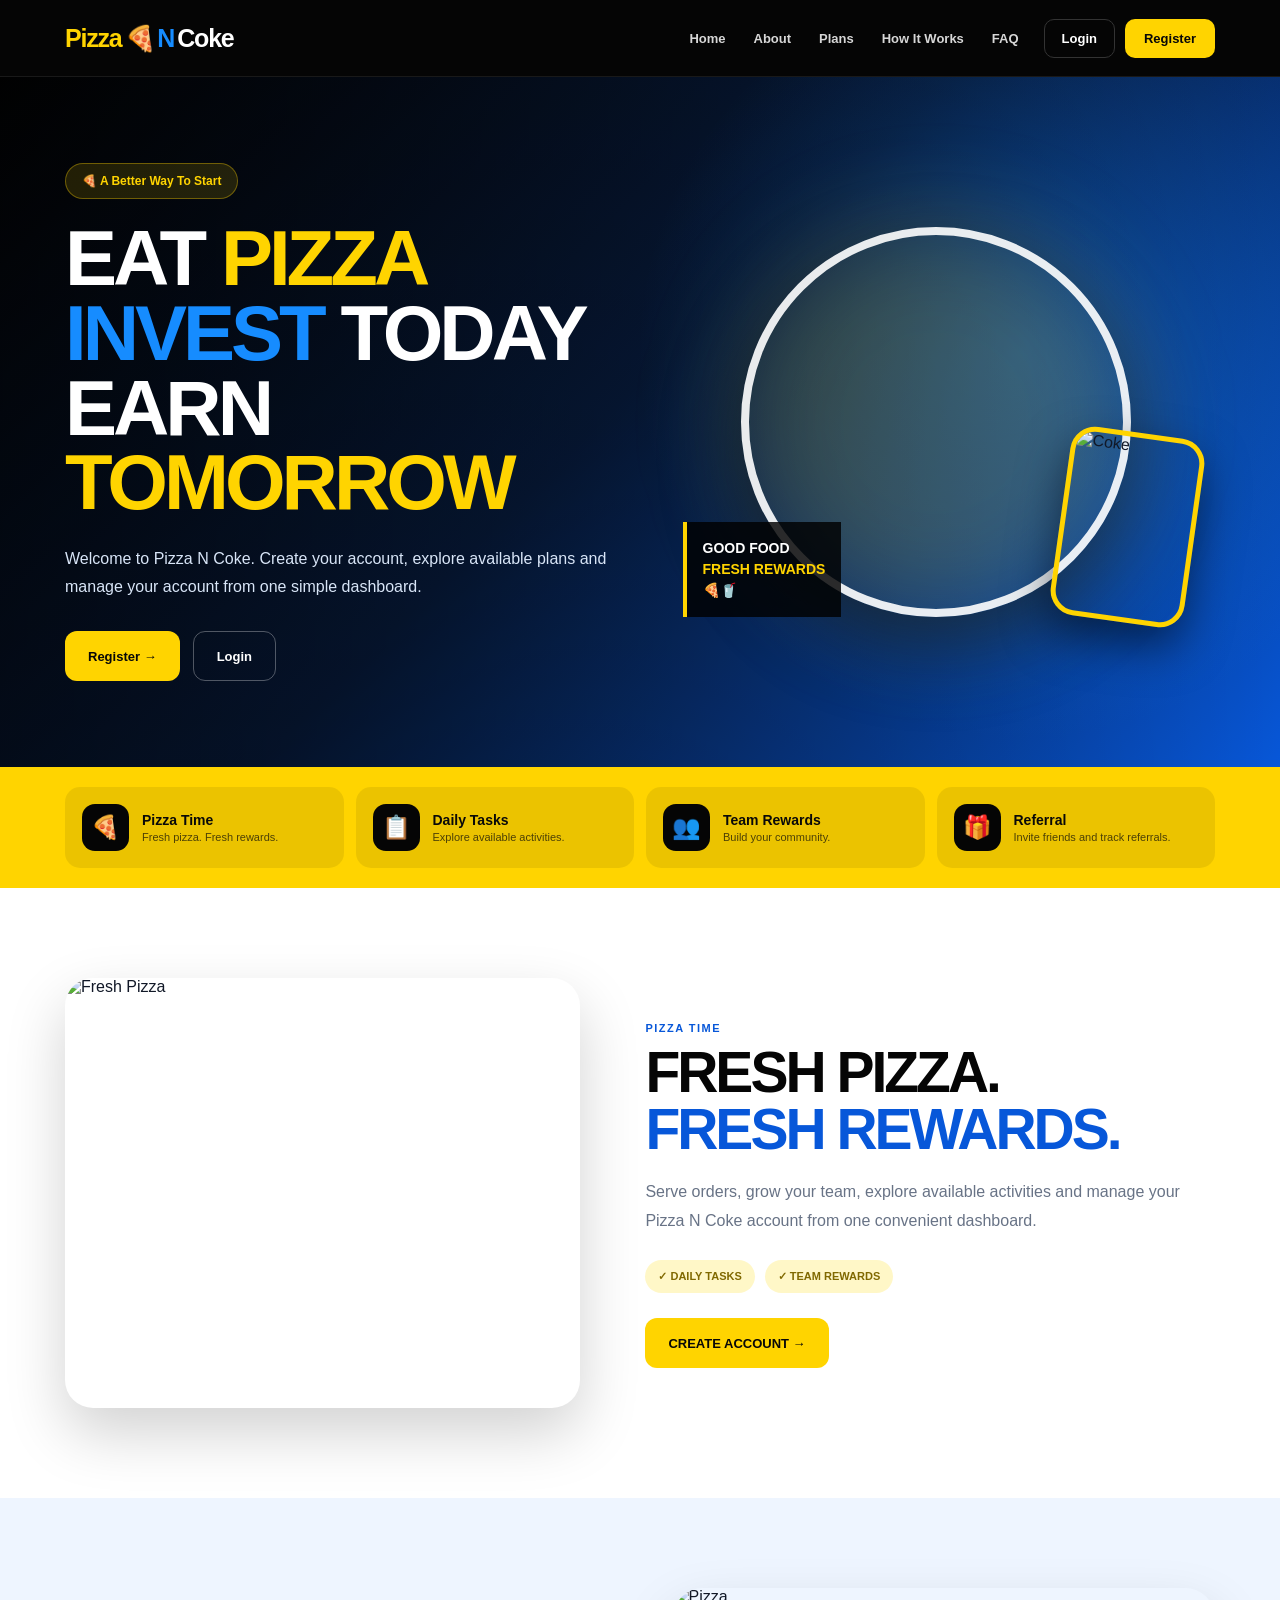
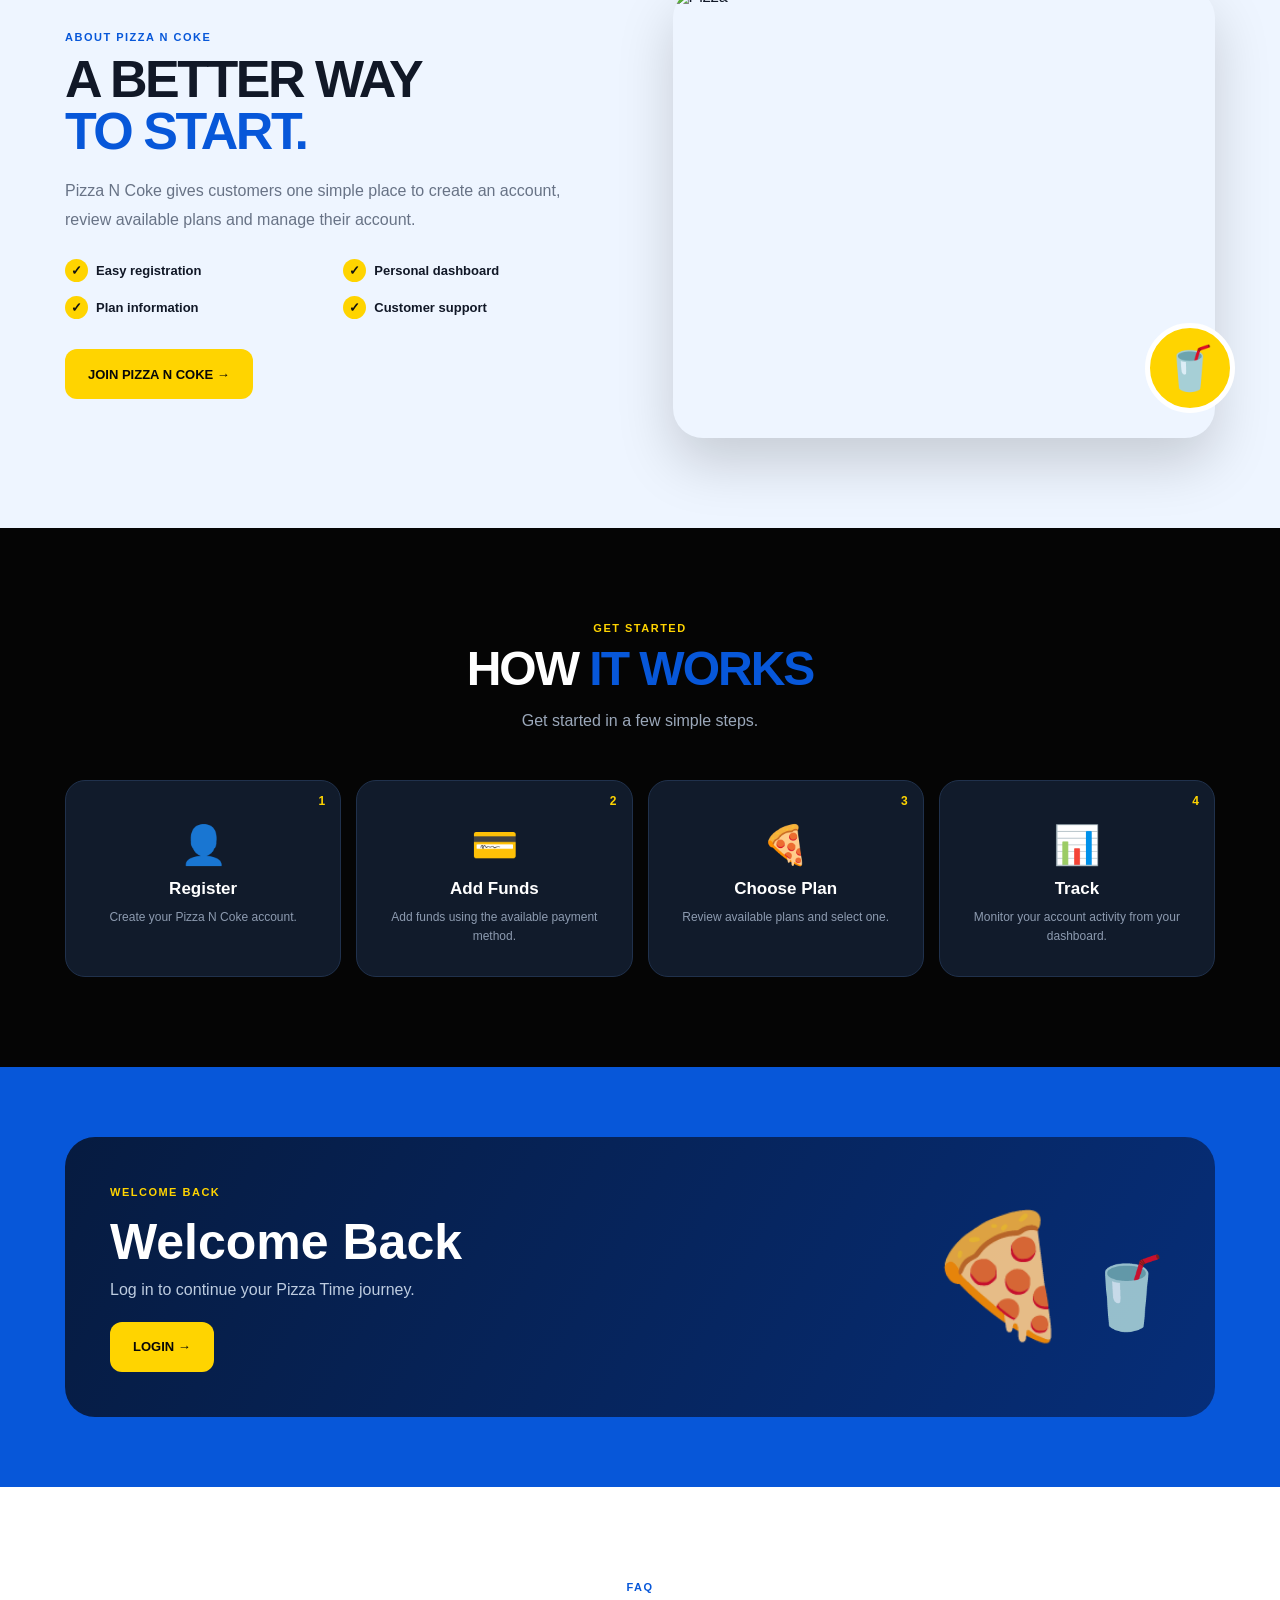
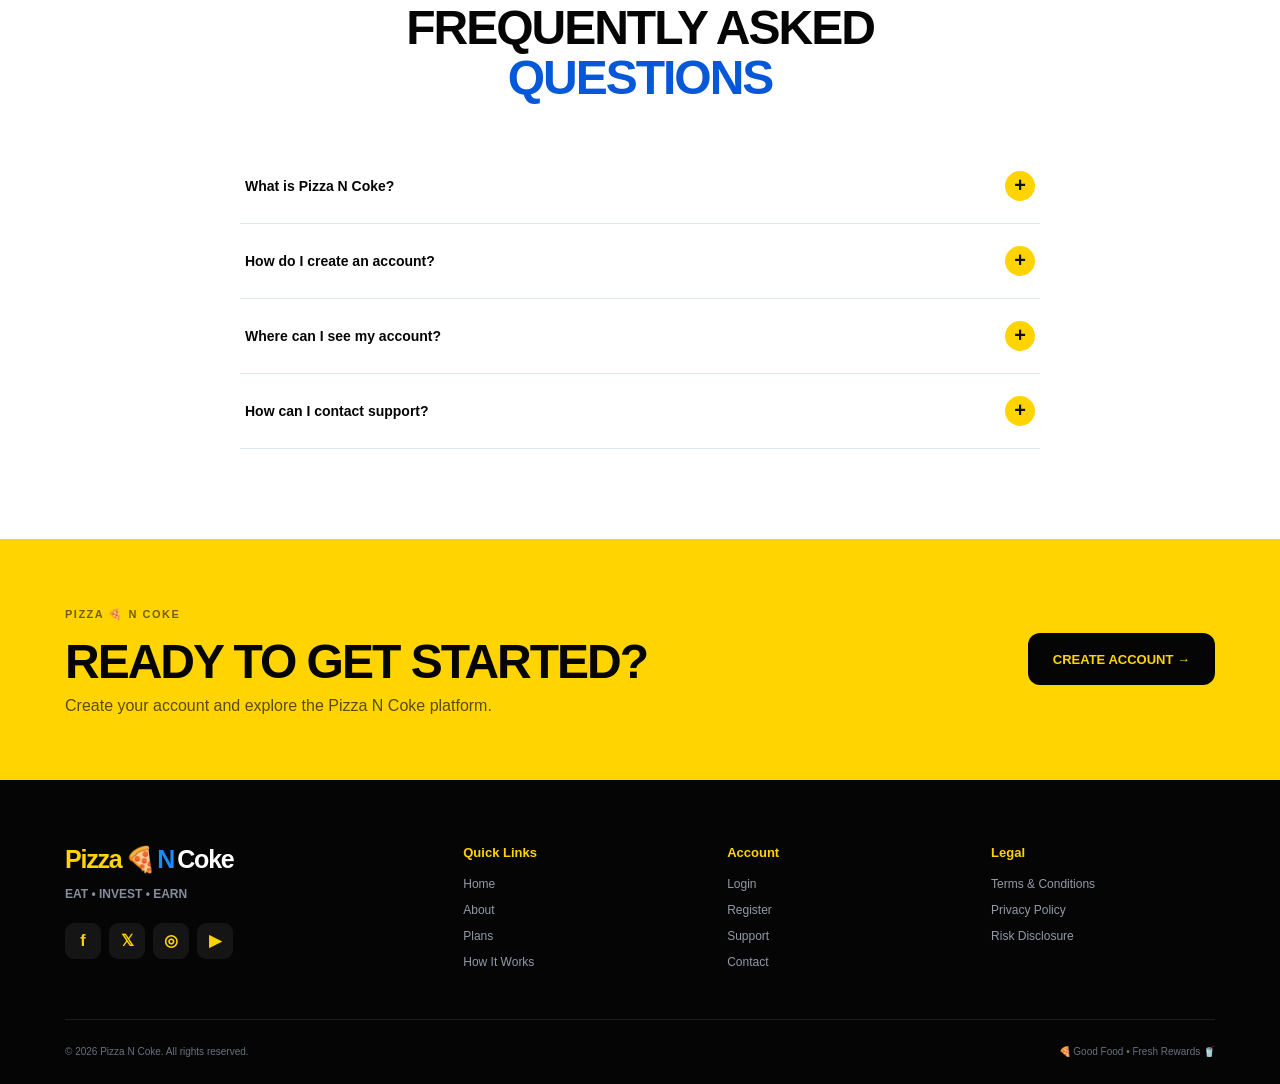
==== commit 28613341: "Delete plans section from index.html Removed the plans section from the index.html file." ====
--- a/index.html
+++ b/index.html
@@ -731,59 +731,6 @@
 </section>
 
 
-
-<!-- =====================================================
-     PLANS
-===================================================== -->
-
-<section
-    class="plans section"
-    id="plans"
->
-
-    <div class="container">
-
-
-        <div class="section-heading">
-
-            <span class="section-label">
-                AVAILABLE PLANS
-            </span>
-
-
-            <h2>
-
-                CHOOSE YOUR
-
-                <span>
-                    PLAN
-                </span>
-
-            </h2>
-
-
-            <p>
-
-                Review the terms and conditions
-                of each available plan carefully
-                before making a decision.
-
-            </p>
-
-        </div>
-
-
-        <div
-            class="plans-grid"
-            id="plansGrid"
-        ></div>
-
-    </div>
-
-</section>
-
-
-
 <!-- =====================================================
      WELCOME BACK
 ===================================================== -->
--- a/style.css
+++ b/style.css
@@ -1,7 +1,7 @@
 /* =========================================================
-   PIZZA N COKE
-   Main Website Styles
-   Colors: Black • Yellow • Blue • White
+   PIZZA 🍕 N COKE
+   MAIN WEBSITE CSS
+   BLUE • YELLOW • BLACK
    ========================================================= */
 
 
@@ -9,31 +9,28 @@
 
 :root {
 
-  --black: #050505;
-
-  --black-2: #0b0b0b;
-
-  --blue: #0757d9;
-
-  --blue-dark: #062e79;
-
-  --blue-light: #168cff;
-
-  --yellow: #ffd400;
-
-  --white: #ffffff;
-
-  --background: #edf5ff;
-
-  --border: #d9e4f0;
-
-  --text: #142b4d;
-
-  --muted: #7c8797;
-
-  --success: #1a9b55;
-
-  --danger: #d62c2c;
+    --black: #050505;
+    --black-2: #0d0d0d;
+
+    --blue: #0757d9;
+    --blue-dark: #032b70;
+    --blue-light: #168cff;
+
+    --yellow: #ffd400;
+    --yellow-dark: #e5bc00;
+
+    --white: #ffffff;
+
+    --background: #eef5ff;
+    --card: #ffffff;
+
+    --text: #111827;
+    --muted: #687386;
+
+    --border: #dce6f3;
+
+    --success: #16a05d;
+    --danger: #d52f2f;
 
 }
 
@@ -41,70 +38,70 @@
 /* ================= RESET ================= */
 
 * {
-
-  box-sizing: border-box;
-
-  margin: 0;
-
-  padding: 0;
-
+    box-sizing: border-box;
+    margin: 0;
+    padding: 0;
 }
 
 
 html {
-
-  scroll-behavior: smooth;
-
+    scroll-behavior: smooth;
 }
 
 
 body {
-
-  font-family:
-    Arial,
-    Helvetica,
-    sans-serif;
-
-  background:
-    var(--background);
-
-  color:
-    var(--text);
-
-  min-height: 100vh;
-
+    font-family:
+        Inter,
+        Arial,
+        Helvetica,
+        sans-serif;
+
+    background: var(--background);
+
+    color: var(--text);
+
+    min-height: 100vh;
+
+    overflow-x: hidden;
+}
+
+
+img {
+    max-width: 100%;
+    display: block;
 }
 
 
 a {
-
-  text-decoration: none;
-
+    text-decoration: none;
+    color: inherit;
 }
 
 
 button,
 input,
 textarea {
-
-  font-family: inherit;
-
-}
-
-
-/* ================= CONTAINER ================= */
+    font-family: inherit;
+}
+
+
+button {
+    cursor: pointer;
+}
+
 
 .container {
-
-  width:
-    min(
-      calc(100% - 30px),
-      1100px
+    width: min(
+        calc(100% - 32px),
+        1150px
     );
 
-  margin:
-    auto;
-
+    margin: auto;
+}
+
+
+.section {
+    padding: 90px 0;
 }
 
 
@@ -113,263 +110,1633 @@
    ========================================================= */
 
 .logo {
-
-  font-size: 27px;
-
-  font-weight: 900;
-
-  color:
-    var(--white);
-
-  letter-spacing: -1px;
-
-}
-
-
-.logo span {
-
-  color:
-    var(--yellow);
-
+    display: inline-flex;
+
+    align-items: center;
+
+    gap: 3px;
+
+    font-size: 25px;
+
+    font-weight: 900;
+
+    letter-spacing: -1.2px;
+
+    color: var(--white);
+}
+
+
+.logo span:first-child {
+    color: var(--yellow);
+}
+
+
+.logo .pizza-icon {
+    font-size: 25px;
 }
 
 
 .logo b {
-
-  color:
-    var(--blue-light);
-
+    color: var(--blue-light);
+}
+
+
+.logo .coke-text {
+    color: var(--white);
 }
 
 
 /* =========================================================
-   REGISTRATION HERO
+   NAVBAR
    ========================================================= */
 
+.navbar {
+    position: sticky;
+
+    top: 0;
+
+    z-index: 1000;
+
+    background: var(--black);
+
+    border-bottom:
+        1px solid
+        rgba(255,255,255,.08);
+
+    box-shadow:
+        0 5px 25px
+        rgba(0,0,0,.18);
+}
+
+
+.nav-container {
+    min-height: 76px;
+
+    display: flex;
+
+    align-items: center;
+
+    justify-content: space-between;
+
+    gap: 25px;
+}
+
+
+.desktop-nav {
+    display: flex;
+
+    align-items: center;
+
+    gap: 28px;
+
+    margin-left: auto;
+}
+
+
+.desktop-nav a {
+    color: #d7d7d7;
+
+    font-size: 13px;
+
+    font-weight: 700;
+
+    transition: .2s;
+}
+
+
+.desktop-nav a:hover {
+    color: var(--yellow);
+}
+
+
+.nav-buttons {
+    display: flex;
+
+    align-items: center;
+
+    gap: 10px;
+}
+
+
+.login-btn {
+    color: var(--white);
+
+    padding: 11px 17px;
+
+    border-radius: 10px;
+
+    font-size: 13px;
+
+    font-weight: 800;
+
+    border:
+        1px solid
+        #333;
+
+    transition: .2s;
+}
+
+
+.login-btn:hover {
+    border-color: var(--yellow);
+
+    color: var(--yellow);
+}
+
+
+.register-btn {
+    background: var(--yellow);
+
+    color: #080808;
+
+    padding: 12px 19px;
+
+    border-radius: 10px;
+
+    font-size: 13px;
+
+    font-weight: 900;
+
+    transition: .2s;
+}
+
+
+.register-btn:hover {
+    background: var(--white);
+
+    transform: translateY(-2px);
+}
+
+
+.menu-btn {
+    display: none;
+
+    border: none;
+
+    background: transparent;
+
+    color: var(--white);
+
+    font-size: 27px;
+}
+
+
+.mobile-menu {
+    display: none;
+}
+
+
+/* =========================================================
+   HERO
+   ========================================================= */
+
+.hero {
+    position: relative;
+
+    min-height: 690px;
+
+    display: flex;
+
+    align-items: center;
+
+    overflow: hidden;
+
+    background:
+        radial-gradient(
+            circle at 80% 40%,
+            rgba(22,140,255,.35),
+            transparent 35%
+        ),
+
+        linear-gradient(
+            135deg,
+            #020202 0%,
+            #071b3d 48%,
+            #0757d9 100%
+        );
+}
+
+
+.hero-overlay {
+    position: absolute;
+
+    inset: 0;
+
+    background:
+        linear-gradient(
+            90deg,
+            rgba(0,0,0,.45),
+            transparent
+        );
+
+    pointer-events: none;
+}
+
+
+.hero-content {
+    position: relative;
+
+    z-index: 2;
+
+    display: grid;
+
+    grid-template-columns:
+        1fr
+        1fr;
+
+    align-items: center;
+
+    gap: 35px;
+
+    padding: 75px 0;
+}
+
+
+.hero-text {
+    max-width: 620px;
+}
+
+
+.small-badge {
+    display: inline-flex;
+
+    align-items: center;
+
+    gap: 7px;
+
+    padding: 10px 16px;
+
+    border-radius: 30px;
+
+    background:
+        rgba(255,212,0,.13);
+
+    border:
+        1px solid
+        rgba(255,212,0,.35);
+
+    color: var(--yellow);
+
+    font-size: 12px;
+
+    font-weight: 900;
+
+    margin-bottom: 22px;
+}
+
+
+.hero h1 {
+    color: var(--white);
+
+    font-size:
+        clamp(
+            46px,
+            7vw,
+            78px
+        );
+
+    line-height: .96;
+
+    letter-spacing: -4px;
+
+    font-weight: 900;
+}
+
+
+.hero h1 .yellow {
+    color: var(--yellow);
+}
+
+
+.hero h1 .blue {
+    color: var(--blue-light);
+}
+
+
+.hero-text > p {
+    max-width: 560px;
+
+    margin-top: 25px;
+
+    color: #d8e5f7;
+
+    font-size: 16px;
+
+    line-height: 1.75;
+}
+
+
+.hero-buttons {
+    display: flex;
+
+    align-items: center;
+
+    gap: 13px;
+
+    margin-top: 30px;
+}
+
+
+.primary-btn {
+    display: inline-flex;
+
+    align-items: center;
+
+    justify-content: center;
+
+    min-height: 50px;
+
+    padding: 0 23px;
+
+    border-radius: 12px;
+
+    background: var(--yellow);
+
+    color: #080808;
+
+    font-size: 13px;
+
+    font-weight: 900;
+
+    transition: .25s;
+
+    border: none;
+}
+
+
+.primary-btn:hover {
+    transform: translateY(-3px);
+
+    background: var(--white);
+
+    box-shadow:
+        0 12px 30px
+        rgba(255,212,0,.2);
+}
+
+
+.secondary-btn {
+    display: inline-flex;
+
+    align-items: center;
+
+    justify-content: center;
+
+    min-height: 50px;
+
+    padding: 0 23px;
+
+    border-radius: 12px;
+
+    color: var(--white);
+
+    border:
+        1px solid
+        rgba(255,255,255,.3);
+
+    font-size: 13px;
+
+    font-weight: 800;
+
+    transition: .25s;
+}
+
+
+.secondary-btn:hover {
+    border-color: var(--yellow);
+
+    color: var(--yellow);
+}
+
+
+/* =========================================================
+   HERO FOOD
+   ========================================================= */
+
+.hero-food {
+    position: relative;
+
+    min-height: 520px;
+
+    display: flex;
+
+    align-items: center;
+
+    justify-content: center;
+}
+
+
+.food-glow {
+    position: absolute;
+
+    width: 400px;
+
+    height: 400px;
+
+    border-radius: 50%;
+
+    background:
+        rgba(255,212,0,.18);
+
+    filter: blur(50px);
+}
+
+
+.pizza-image {
+    position: relative;
+
+    z-index: 2;
+
+    width: 390px;
+
+    height: 390px;
+
+    object-fit: cover;
+
+    border-radius: 50%;
+
+    border:
+        8px solid
+        rgba(255,255,255,.9);
+
+    box-shadow:
+        0 30px 80px
+        rgba(0,0,0,.45);
+}
+
+
+.coke-image {
+    position: absolute;
+
+    z-index: 3;
+
+    width: 135px;
+
+    height: 190px;
+
+    object-fit: cover;
+
+    right: 20px;
+
+    bottom: 60px;
+
+    border-radius: 25px;
+
+    border:
+        5px solid
+        var(--yellow);
+
+    box-shadow:
+        0 20px 45px
+        rgba(0,0,0,.5);
+
+    transform: rotate(8deg);
+}
+
+
+.food-message {
+    position: absolute;
+
+    z-index: 4;
+
+    left: 25px;
+
+    bottom: 65px;
+
+    padding: 16px;
+
+    background:
+        rgba(0,0,0,.82);
+
+    border-left:
+        4px solid
+        var(--yellow);
+
+    color: var(--white);
+
+    font-size: 14px;
+
+    line-height: 1.5;
+
+    font-weight: 900;
+}
+
+
+.food-message span {
+    color: var(--yellow);
+}
+
+
+/* =========================================================
+   FEATURES
+   ========================================================= */
+
+.features {
+    background: var(--yellow);
+
+    padding: 20px 0;
+}
+
+
+.features-grid {
+    display: grid;
+
+    grid-template-columns:
+        repeat(4,1fr);
+
+    gap: 12px;
+}
+
+
+.feature-card {
+    display: flex;
+
+    align-items: center;
+
+    gap: 13px;
+
+    padding: 17px;
+
+    border-radius: 15px;
+
+    background: rgba(0,0,0,.08);
+
+    color: #090909;
+}
+
+
+.feature-icon {
+    width: 47px;
+
+    height: 47px;
+
+    display: grid;
+
+    place-items: center;
+
+    flex-shrink: 0;
+
+    border-radius: 13px;
+
+    background: var(--black);
+
+    font-size: 23px;
+}
+
+
+.feature-card h3 {
+    font-size: 14px;
+
+    font-weight: 900;
+}
+
+
+.feature-card p {
+    margin-top: 3px;
+
+    font-size: 11px;
+
+    opacity: .7;
+}
+
+
+/* =========================================================
+   SECTION HEADING
+   ========================================================= */
+
+.section-heading {
+    text-align: center;
+
+    max-width: 700px;
+
+    margin: 0 auto 45px;
+}
+
+
+.section-label {
+    display: inline-block;
+
+    color: var(--blue);
+
+    font-size: 11px;
+
+    letter-spacing: 1.5px;
+
+    font-weight: 900;
+
+    margin-bottom: 10px;
+}
+
+
+.section-heading h2 {
+    color: var(--black);
+
+    font-size:
+        clamp(30px,5vw,48px);
+
+    line-height: 1.05;
+
+    font-weight: 900;
+
+    letter-spacing: -2px;
+}
+
+
+.section-heading h2 span {
+    color: var(--blue);
+}
+
+
+.section-heading p {
+    color: var(--muted);
+
+    line-height: 1.7;
+
+    margin-top: 13px;
+}
+
+
+/* =========================================================
+   PIZZA TIME
+   ========================================================= */
+
+.pizza-time {
+    background: var(--white);
+}
+
+
+.pizza-time-grid {
+    display: grid;
+
+    grid-template-columns:
+        .95fr
+        1.05fr;
+
+    gap: 65px;
+
+    align-items: center;
+}
+
+
+.pizza-time-image {
+    position: relative;
+}
+
+
+.pizza-time-image img {
+    width: 100%;
+
+    height: 430px;
+
+    object-fit: cover;
+
+    border-radius: 28px;
+
+    box-shadow:
+        0 25px 60px
+        rgba(0,0,0,.18);
+}
+
+
+.pizza-time-content h2 {
+    font-size:
+        clamp(35px,5vw,57px);
+
+    line-height: 1;
+
+    letter-spacing: -3px;
+
+    color: var(--black);
+}
+
+
+.pizza-time-content h2 span {
+    display: block;
+
+    color: var(--blue);
+}
+
+
+.pizza-time-content p {
+    margin-top: 20px;
+
+    color: var(--muted);
+
+    line-height: 1.8;
+
+    max-width: 560px;
+}
+
+
+.pizza-tags {
+    display: flex;
+
+    flex-wrap: wrap;
+
+    gap: 10px;
+
+    margin: 25px 0;
+}
+
+
+.pizza-tags span {
+    padding: 10px 13px;
+
+    border-radius: 30px;
+
+    background: #fff7c7;
+
+    color: #806900;
+
+    font-size: 11px;
+
+    font-weight: 900;
+}
+
+
+/* =========================================================
+   ABOUT
+   ========================================================= */
+
+.about {
+    background: var(--background);
+}
+
+
+.about-grid {
+    display: grid;
+
+    grid-template-columns:
+        1fr
+        1fr;
+
+    gap: 65px;
+
+    align-items: center;
+}
+
+
+.about-image {
+    position: relative;
+}
+
+
+.about-image img {
+    width: 100%;
+
+    height: 450px;
+
+    object-fit: cover;
+
+    border-radius: 30px;
+
+    box-shadow:
+        0 25px 55px
+        rgba(0,0,0,.17);
+}
+
+
+.about-coke {
+    position: absolute;
+
+    right: -20px;
+
+    bottom: 25px;
+
+    width: 90px;
+
+    height: 90px;
+
+    display: grid;
+
+    place-items: center;
+
+    border-radius: 50%;
+
+    background: var(--yellow);
+
+    font-size: 43px;
+
+    border: 5px solid var(--white);
+}
+
+
+.about-content h2 {
+    font-size:
+        clamp(34px,5vw,52px);
+
+    line-height: 1;
+
+    letter-spacing: -2.5px;
+}
+
+
+.about-content h2 span {
+    display: block;
+
+    color: var(--blue);
+}
+
+
+.about-content > p {
+    margin-top: 20px;
+
+    color: var(--muted);
+
+    line-height: 1.8;
+}
+
+
+.about-points {
+    display: grid;
+
+    grid-template-columns: 1fr 1fr;
+
+    gap: 14px;
+
+    margin: 25px 0 30px;
+}
+
+
+.about-points div {
+    display: flex;
+
+    align-items: center;
+
+    gap: 8px;
+
+    font-size: 13px;
+
+    font-weight: 700;
+}
+
+
+.about-points span {
+    display: grid;
+
+    place-items: center;
+
+    width: 23px;
+
+    height: 23px;
+
+    border-radius: 50%;
+
+    background: var(--yellow);
+
+    color: #111;
+
+    font-weight: 900;
+}
+
+
+/* =========================================================
+   HOW IT WORKS
+   ========================================================= */
+
+.how {
+    background: var(--black);
+}
+
+
+.how .section-heading h2 {
+    color: var(--white);
+}
+
+
+.how .section-heading p {
+    color: #9ba8ba;
+}
+
+
+.how .section-label {
+    color: var(--yellow);
+}
+
+
+.steps {
+    display: grid;
+
+    grid-template-columns:
+        repeat(4,1fr);
+
+    gap: 15px;
+}
+
+
+.step-card {
+    position: relative;
+
+    padding: 30px 22px;
+
+    background: #111b2b;
+
+    border:
+        1px solid
+        #20314c;
+
+    border-radius: 20px;
+
+    text-align: center;
+
+    transition: .25s;
+}
+
+
+.step-card:hover {
+    transform: translateY(-6px);
+
+    border-color: var(--blue);
+}
+
+
+.step-number {
+    position: absolute;
+
+    top: 13px;
+
+    right: 15px;
+
+    color: var(--yellow);
+
+    font-size: 12px;
+
+    font-weight: 900;
+}
+
+
+.step-icon {
+    font-size: 38px;
+
+    margin: 12px 0;
+}
+
+
+.step-card h3 {
+    color: var(--white);
+
+    font-size: 17px;
+}
+
+
+.step-card p {
+    color: #8d9bb0;
+
+    font-size: 12px;
+
+    line-height: 1.6;
+
+    margin-top: 9px;
+}
+
+
+/* =========================================================
+   PLANS
+   ========================================================= */
+
+.plans {
+    background: var(--background);
+}
+
+
+.plans-grid {
+    display: grid;
+
+    grid-template-columns:
+        repeat(3,1fr);
+
+    gap: 18px;
+}
+
+
+.plan-card {
+    background: var(--white);
+
+    border:
+        1px solid
+        var(--border);
+
+    border-radius: 22px;
+
+    padding: 24px;
+
+    box-shadow:
+        0 10px 35px
+        rgba(0,50,120,.06);
+
+    transition: .25s;
+}
+
+
+.plan-card:hover {
+    transform: translateY(-5px);
+
+    border-color: var(--blue);
+}
+
+
+.plan-number {
+    color: var(--blue);
+
+    font-size: 12px;
+
+    font-weight: 900;
+}
+
+
+.plan-price {
+    font-size: 31px;
+
+    color: var(--black);
+
+    font-weight: 900;
+
+    margin: 8px 0 17px;
+}
+
+
+.plan-info {
+    display: grid;
+
+    gap: 10px;
+
+    color: var(--muted);
+
+    font-size: 12px;
+}
+
+
+.plan-info strong {
+    display: block;
+
+    color: var(--text);
+
+    font-size: 14px;
+
+    margin-top: 3px;
+}
+
+
+.plan-button {
+    width: 100%;
+
+    margin-top: 20px;
+
+    padding: 14px;
+
+    border: none;
+
+    border-radius: 12px;
+
+    background: var(--yellow);
+
+    color: #111;
+
+    font-size: 13px;
+
+    font-weight: 900;
+
+    transition: .2s;
+}
+
+
+.plan-button:hover {
+    background: var(--black);
+
+    color: var(--yellow);
+}
+
+
+/* =========================================================
+   WELCOME BACK
+   ========================================================= */
+
+.welcome-section {
+    padding: 70px 0;
+
+    background: var(--blue);
+}
+
+
+.welcome-card {
+    display: flex;
+
+    align-items: center;
+
+    justify-content: space-between;
+
+    gap: 30px;
+
+    padding: 45px;
+
+    border-radius: 30px;
+
+    background:
+        linear-gradient(
+            120deg,
+            #061b40,
+            #062e79
+        );
+
+    overflow: hidden;
+
+    position: relative;
+}
+
+
+.welcome-content {
+    position: relative;
+
+    z-index: 2;
+}
+
+
+.welcome-content .section-label {
+    color: var(--yellow);
+}
+
+
+.welcome-content h2 {
+    color: var(--white);
+
+    font-size:
+        clamp(32px,5vw,50px);
+
+    margin-top: 5px;
+}
+
+
+.welcome-content p {
+    color: #bdcce0;
+
+    margin: 10px 0 23px;
+}
+
+
+.welcome-icon {
+    position: relative;
+
+    font-size: 120px;
+
+    opacity: .9;
+}
+
+
+.welcome-icon span {
+    font-size: 70px;
+
+    margin-left: -25px;
+}
+
+
+/* =========================================================
+   FAQ
+   ========================================================= */
+
+.faq {
+    background: var(--white);
+}
+
+
+.faq-container {
+    max-width: 800px;
+
+    margin: auto;
+}
+
+
+.faq-item {
+    border-bottom:
+        1px solid
+        var(--border);
+}
+
+
+.faq-question {
+    width: 100%;
+
+    display: flex;
+
+    align-items: center;
+
+    justify-content: space-between;
+
+    padding: 22px 5px;
+
+    border: none;
+
+    background: transparent;
+
+    color: var(--black);
+
+    text-align: left;
+
+    font-size: 14px;
+
+    font-weight: 800;
+}
+
+
+.faq-question span {
+    width: 30px;
+
+    height: 30px;
+
+    display: grid;
+
+    place-items: center;
+
+    border-radius: 50%;
+
+    background: var(--yellow);
+
+    color: #111;
+
+    font-size: 20px;
+
+    transition: .2s;
+}
+
+
+.faq-answer {
+    display: none;
+
+    padding:
+        0 45px 22px 5px;
+
+    color: var(--muted);
+
+    line-height: 1.7;
+
+    font-size: 13px;
+}
+
+
+.faq-item.active .faq-answer {
+    display: block;
+}
+
+
+.faq-item.active
+.faq-question span {
+    transform: rotate(45deg);
+}
+
+
+/* =========================================================
+   CTA
+   ========================================================= */
+
+.cta {
+    background: var(--yellow);
+
+    padding: 65px 0;
+}
+
+
+.cta-content {
+    display: flex;
+
+    align-items: center;
+
+    justify-content: space-between;
+
+    gap: 30px;
+}
+
+
+.cta .section-label {
+    color: #725f00;
+}
+
+
+.cta h2 {
+    color: var(--black);
+
+    font-size:
+        clamp(30px,5vw,48px);
+
+    letter-spacing: -2px;
+
+    margin-top: 3px;
+}
+
+
+.cta p {
+    margin-top: 8px;
+
+    color: #594c00;
+}
+
+
+.cta-btn {
+    display: inline-flex;
+
+    align-items: center;
+
+    justify-content: center;
+
+    min-height: 52px;
+
+    padding: 0 25px;
+
+    background: var(--black);
+
+    color: var(--yellow);
+
+    border-radius: 12px;
+
+    font-size: 13px;
+
+    font-weight: 900;
+
+    white-space: nowrap;
+
+    transition: .2s;
+}
+
+
+.cta-btn:hover {
+    background: var(--blue);
+
+    color: var(--white);
+
+    transform: translateY(-3px);
+}
+
+
+/* =========================================================
+   FOOTER
+   ========================================================= */
+
+footer {
+    background: var(--black);
+
+    color: var(--white);
+
+    padding-top: 65px;
+}
+
+
+.footer-grid {
+    display: grid;
+
+    grid-template-columns:
+        1.6fr
+        1fr
+        1fr
+        1fr;
+
+    gap: 40px;
+
+    padding-bottom: 50px;
+}
+
+
+.footer-brand p {
+    color: #858e9d;
+
+    margin-top: 13px;
+
+    font-size: 12px;
+
+    font-weight: 700;
+}
+
+
+.socials {
+    display: flex;
+
+    gap: 8px;
+
+    margin-top: 22px;
+}
+
+
+.socials a {
+    width: 36px;
+
+    height: 36px;
+
+    display: grid;
+
+    place-items: center;
+
+    border-radius: 9px;
+
+    background: #151515;
+
+    color: var(--yellow);
+
+    font-weight: 900;
+
+    transition: .2s;
+}
+
+
+.socials a:hover {
+    background: var(--blue);
+
+    color: var(--white);
+}
+
+
+.footer-column {
+    display: flex;
+
+    flex-direction: column;
+
+    gap: 12px;
+}
+
+
+.footer-column h3 {
+    color: var(--yellow);
+
+    font-size: 13px;
+
+    margin-bottom: 5px;
+}
+
+
+.footer-column a {
+    color: #929aa8;
+
+    font-size: 12px;
+
+    transition: .2s;
+}
+
+
+.footer-column a:hover {
+    color: var(--white);
+}
+
+
+.footer-bottom {
+    border-top:
+        1px solid
+        #1d1d1d;
+
+    min-height: 65px;
+
+    display: flex;
+
+    align-items: center;
+
+    justify-content: space-between;
+
+    gap: 20px;
+
+    width: min(
+        calc(100% - 32px),
+        1150px
+    );
+
+    margin: auto;
+
+    color: #68717e;
+
+    font-size: 10px;
+}
+
+
+/* =========================================================
+   REGISTER PAGE
+   ========================================================= */
+
 .register-hero {
-
-  background:
-
-    linear-gradient(
-      135deg,
-      #052c76 0%,
-      #0757d9 50%,
-      #168cff 100%
+    background:
+        linear-gradient(
+            135deg,
+            #031a42,
+            #0757d9,
+            #168cff
+        );
+
+    color: var(--white);
+
+    padding: 35px 0 100px;
+}
+
+
+.register-hero .logo {
+    margin-bottom: 55px;
+}
+
+
+.register-hero h1 {
+    font-size:
+        clamp(40px,8vw,68px);
+
+    line-height: .96;
+
+    font-weight: 900;
+
+    letter-spacing: -3px;
+}
+
+
+.register-hero p {
+    margin-top: 18px;
+
+    color: #dcecff;
+
+    max-width: 520px;
+
+    line-height: 1.7;
+}
+
+
+.hero-tags {
+    display: flex;
+
+    flex-wrap: wrap;
+
+    gap: 10px;
+
+    margin-top: 25px;
+}
+
+
+.hero-tags span {
+    padding: 10px 14px;
+
+    border-radius: 30px;
+
+    background: rgba(255,255,255,.12);
+
+    border:
+        1px solid
+        rgba(255,255,255,.2);
+
+    font-size: 10px;
+
+    font-weight: 900;
+}
+
+
+.register-container {
+    width: min(
+        calc(100% - 30px),
+        620px
     );
 
-  color:
-    var(--white);
-
-  padding:
-    28px 0 90px;
-
-  overflow:
-    hidden;
-
-}
-
-
-.register-hero .logo {
-
-  margin-bottom:
-    55px;
-
-}
-
-
-.register-hero h1 {
-
-  font-size:
-    clamp(
-      38px,
-      8vw,
-      65px
-    );
-
-  line-height:
-    0.98;
-
-  font-weight:
-    950;
-
-  letter-spacing:
-    -2px;
-
-  max-width:
-    650px;
-
-}
-
-
-.register-hero p {
-
-  margin-top:
-    20px;
-
-  font-size:
-    17px;
-
-  color:
-    #e8f3ff;
-
-  max-width:
-    500px;
-
-}
-
-
-.hero-tags {
-
-  display:
-    flex;
-
-  flex-wrap:
-    wrap;
-
-  gap:
-    12px;
-
-  margin-top:
-    28px;
-
-}
-
-
-.hero-tags span {
-
-  background:
-    rgba(
-      255,
-      255,
-      255,
-      0.15
-    );
-
-  border:
-    1px solid
-    rgba(
-      255,
-      255,
-      255,
-      0.3
-    );
-
-  padding:
-    12px 17px;
-
-  border-radius:
-    30px;
-
-  font-size:
-    12px;
-
-  font-weight:
-    900;
-
-  backdrop-filter:
-    blur(10px);
-
-}
-
-
-/* =========================================================
-   REGISTER CARD
-   ========================================================= */
-
-.register-container {
-
-  width:
-    min(
-      calc(100% - 30px),
-      620px
-    );
-
-  margin:
-    -55px auto 70px;
-
-  position:
-    relative;
-
-  z-index:
-    5;
-
+    margin:
+        -60px auto 70px;
+
+    position: relative;
+
+    z-index: 5;
 }
 
 
 .register-card {
-
-  background:
-    var(--white);
-
-  border-radius:
-    30px;
-
-  padding:
-    35px;
-
-  box-shadow:
-    0 25px 70px
-    rgba(
-      10,
-      55,
-      110,
-      0.15
-    );
-
-  border:
-    1px solid
-    var(--border);
-
+    background: var(--white);
+
+    border-radius: 28px;
+
+    padding: 35px;
+
+    border:
+        1px solid
+        var(--border);
+
+    box-shadow:
+        0 25px 70px
+        rgba(0,30,80,.16);
 }
 
 
 .register-title {
-
-  text-align:
-    center;
-
+    text-align: center;
 }
 
 
 .yellow-title {
-
-  color:
-    var(--blue);
-
-  font-weight:
-    950;
-
-  font-size:
-    14px;
-
-  letter-spacing:
-    0.5px;
-
+    color: var(--blue);
+
+    font-size: 12px;
+
+    font-weight: 900;
+
+    letter-spacing: .8px;
 }
 
 
 .register-title h2 {
-
-  margin-top:
-    8px;
-
-  font-size:
-    34px;
-
-  color:
-    var(--text);
-
+    margin-top: 7px;
+
+    font-size: 32px;
+
+    color: var(--black);
 }
 
 
 .register-title p {
-
-  color:
-    var(--muted);
-
-  margin-top:
-    8px;
-
+    color: var(--muted);
+
+    margin-top: 7px;
 }
 
 
@@ -378,264 +1745,178 @@
    ========================================================= */
 
 .input-group {
-
-  margin-top:
-    20px;
-
-  position:
-    relative;
-
+    margin-top: 19px;
+
+    position: relative;
 }
 
 
 .input-group label {
-
-  display:
-    block;
-
-  font-size:
-    13px;
-
-  font-weight:
-    800;
-
-  color:
-    #59687c;
-
-  margin-bottom:
-    8px;
-
+    display: block;
+
+    margin-bottom: 7px;
+
+    color: #536175;
+
+    font-size: 12px;
+
+    font-weight: 800;
 }
 
 
 .input-group input,
 .input-group textarea {
-
-  width:
-    100%;
-
-  padding:
-    16px;
-
-  border:
-    1px solid
-    var(--border);
-
-  border-radius:
-    14px;
-
-  background:
-    #fbfdff;
-
-  color:
-    var(--text);
-
-  outline:
-    none;
-
-  font-size:
-    15px;
-
-  transition:
-    0.2s;
-
+    width: 100%;
+
+    padding: 15px;
+
+    border:
+        1px solid
+        var(--border);
+
+    border-radius: 13px;
+
+    outline: none;
+
+    background: #fbfdff;
+
+    color: var(--text);
+
+    font-size: 14px;
+
+    transition: .2s;
 }
 
 
 .input-group input:focus,
 .input-group textarea:focus {
-
-  border-color:
-    var(--blue);
-
-  box-shadow:
-    0 0 0 4px
-    rgba(
-      7,
-      87,
-      217,
-      0.08
-    );
-
-  background:
-    var(--white);
-
+    border-color: var(--blue);
+
+    box-shadow:
+        0 0 0 4px
+        rgba(7,87,217,.08);
+
+    background: var(--white);
 }
 
 
 .password-box input {
-
-  padding-right:
-    55px;
-
+    padding-right: 55px;
 }
 
 
 .password-box button {
-
-  position:
-    absolute;
-
-  right:
-    10px;
-
-  bottom:
-    5px;
-
-  width:
-    42px;
-
-  height:
-    42px;
-
-  border:
-    none;
-
-  background:
-    transparent;
-
-  cursor:
-    pointer;
-
-  font-size:
-    18px;
-
-}
-
-
-/* =========================================================
-   BUTTONS
-   ========================================================= */
+    position: absolute;
+
+    right: 8px;
+
+    bottom: 4px;
+
+    width: 43px;
+
+    height: 43px;
+
+    border: none;
+
+    background: transparent;
+
+    font-size: 18px;
+}
+
 
 .next-button {
-
-  width:
-    100%;
-
-  border:
-    none;
-
-  margin-top:
-    25px;
-
-  padding:
-    17px;
-
-  border-radius:
-    14px;
-
-  background:
-    var(--yellow);
-
-  color:
-    #111;
-
-  font-size:
-    15px;
-
-  font-weight:
-    950;
-
-  cursor:
-    pointer;
-
-  transition:
-    0.2s;
-
+    width: 100%;
+
+    border: none;
+
+    margin-top: 24px;
+
+    padding: 16px;
+
+    border-radius: 13px;
+
+    background: var(--yellow);
+
+    color: #111;
+
+    font-size: 13px;
+
+    font-weight: 900;
+
+    transition: .2s;
 }
 
 
 .next-button:hover {
-
-  transform:
-    translateY(-2px);
-
-  box-shadow:
-    0 10px 25px
-    rgba(
-      255,
-      212,
-      0,
-      0.25
-    );
-
+    background: var(--black);
+
+    color: var(--yellow);
+
+    transform: translateY(-2px);
 }
 
 
 .next-button:disabled {
-
-  opacity:
-    0.6;
-
-  cursor:
-    not-allowed;
-
-  transform:
-    none;
-
-}
-
-
-/* =========================================================
-   MESSAGES
-   ========================================================= */
+    opacity: .6;
+
+    cursor: not-allowed;
+
+    transform: none;
+}
+
 
 .message {
-
-  display:
-    none;
-
-  margin-top:
-    18px;
-
-  padding:
-    13px 15px;
-
-  border-radius:
-    12px;
-
-  font-size:
-    13px;
-
-  font-weight:
-    700;
-
+    display: none;
+
+    margin-top: 17px;
+
+    padding: 12px;
+
+    border-radius: 10px;
+
+    font-size: 12px;
+
+    font-weight: 700;
 }
 
 
 .message.error {
-
-  display:
-    block;
-
-  background:
-    #fff0f0;
-
-  color:
-    var(--danger);
-
-  border:
-    1px solid
-    #ffd1d1;
-
+    display: block;
+
+    background: #fff0f0;
+
+    color: var(--danger);
+
+    border: 1px solid #ffd0d0;
 }
 
 
 .message.success {
-
-  display:
-    block;
-
-  background:
-    #edfff4;
-
-  color:
-    var(--success);
-
-  border:
-    1px solid
-    #c8f0d8;
-
+    display: block;
+
+    background: #edfff4;
+
+    color: var(--success);
+
+    border: 1px solid #c8f0d8;
+}
+
+
+.login-link {
+    margin-top: 20px;
+
+    text-align: center;
+
+    color: var(--muted);
+
+    font-size: 12px;
+}
+
+
+.login-link a {
+    color: var(--blue);
+
+    font-weight: 900;
 }
 
 
@@ -644,896 +1925,416 @@
    ========================================================= */
 
 .login-page {
-
-  min-height:
-    100vh;
-
-  background:
-
-    linear-gradient(
-      135deg,
-      #031a42,
-      #0757d9,
-      #168cff
-    );
-
-  display:
-    flex;
-
-  align-items:
-    center;
-
-  justify-content:
-    center;
-
-  padding:
-    25px;
-
+    min-height: 100vh;
+
+    display: flex;
+
+    align-items: center;
+
+    justify-content: center;
+
+    padding: 25px;
+
+    background:
+        linear-gradient(
+            135deg,
+            #020b1b,
+            #0757d9,
+            #168cff
+        );
 }
 
 
 .login-container {
-
-  width:
-    100%;
-
-  max-width:
-    520px;
-
+    width: 100%;
+
+    max-width: 520px;
 }
 
 
 .login-card {
-
-  background:
-    var(--white);
-
-  border-radius:
-    30px;
-
-  padding:
-    40px 35px;
-
-  box-shadow:
-    0 30px 80px
-    rgba(
-      0,
-      0,
-      0,
-      0.25
-    );
-
-  text-align:
-    center;
-
+    background: var(--white);
+
+    border-radius: 28px;
+
+    padding: 38px 32px;
+
+    text-align: center;
+
+    box-shadow:
+        0 30px 80px
+        rgba(0,0,0,.3);
 }
 
 
 .pizza-logo {
-
-  font-size:
-    60px;
-
-  margin-bottom:
-    10px;
-
-}
-
-
-.dark-logo {
-
-  color:
-    #111;
-
+    font-size: 55px;
 }
 
 
 .login-card h1 {
-
-  margin-top:
-    25px;
-
-  font-size:
-    36px;
-
+    color: var(--black);
+
+    font-size: 34px;
+
+    margin-top: 18px;
 }
 
 
 .login-card > p {
-
-  color:
-    var(--muted);
-
-  margin-top:
-    8px;
-
+    color: var(--muted);
+
+    margin-top: 7px;
+
+    font-size: 13px;
 }
 
 
 .login-card .input-group {
-
-  text-align:
-    left;
-
-}
-
-
-.login-link {
-
-  margin-top:
-    20px;
-
-  color:
-    var(--muted);
-
-  font-size:
-    13px;
-
-}
-
-
-.login-link a {
-
-  color:
-    var(--blue);
-
-  font-weight:
-    900;
-
-}
-
-
-/* =========================================================
-   DASHBOARD HEADER
-   ========================================================= */
-
-.dashboard-header {
-
-  background:
-    var(--black);
-
-  color:
-    var(--white);
-
-  border-bottom:
-    1px solid
-    #202020;
-
-}
-
-
-.dashboard-nav {
-
-  width:
-    min(
-      calc(100% - 30px),
-      1100px
-    );
-
-  min-height:
-    76px;
-
-  margin:
-    auto;
-
-  display:
-    flex;
-
-  align-items:
-    center;
-
-  justify-content:
-    space-between;
-
-}
-
-
-.header-right {
-
-  display:
-    flex;
-
-  align-items:
-    center;
-
-  gap:
-    12px;
-
-}
-
-
-.avatar {
-
-  width:
-    46px;
-
-  height:
-    46px;
-
-  border-radius:
-    50%;
-
-  display:
-    grid;
-
-  place-items:
-    center;
-
-  background:
-    var(--yellow);
-
-  color:
-    #111;
-
-  font-weight:
-    950;
-
-  font-size:
-    18px;
-
-}
-
-
-.logout-button {
-
-  background:
-    transparent;
-
-  color:
-    var(--white);
-
-  border:
-    1px solid
-    #303030;
-
-  border-radius:
-    12px;
-
-  padding:
-    11px 17px;
-
-  font-weight:
-    800;
-
-  cursor:
-    pointer;
-
-}
-
-
-.logout-button:hover {
-
-  background:
-    #151515;
-
+    text-align: left;
 }
 
 
 /* =========================================================
    DASHBOARD
+========================================================= */
+
+.dashboard-header {
+    background: var(--black);
+
+    color: var(--white);
+
+    border-bottom:
+        1px solid
+        #222;
+}
+
+
+.dashboard-nav {
+    width: min(
+        calc(100% - 30px),
+        1100px
+    );
+
+    min-height: 75px;
+
+    margin: auto;
+
+    display: flex;
+
+    align-items: center;
+
+    justify-content: space-between;
+}
+
+
+.header-right {
+    display: flex;
+
+    align-items: center;
+
+    gap: 12px;
+}
+
+
+.avatar {
+    width: 45px;
+
+    height: 45px;
+
+    display: grid;
+
+    place-items: center;
+
+    border-radius: 50%;
+
+    background: var(--yellow);
+
+    color: #111;
+
+    font-weight: 900;
+}
+
+
+.logout-button {
+    padding: 10px 15px;
+
+    border:
+        1px solid
+        #333;
+
+    border-radius: 10px;
+
+    background: transparent;
+
+    color: var(--white);
+
+    font-size: 12px;
+
+    font-weight: 800;
+}
+
+
+.dashboard-container {
+    width: min(
+        calc(100% - 30px),
+        1100px
+    );
+
+    margin: auto;
+
+    padding: 35px 0 70px;
+}
+
+
+.welcome-box {
+    background: var(--white);
+
+    border:
+        1px solid
+        var(--border);
+
+    border-radius: 24px;
+
+    padding: 25px;
+}
+
+
+.welcome-small {
+    color: var(--blue);
+
+    font-size: 12px;
+
+    font-weight: 900;
+}
+
+
+.welcome-box h1 {
+    margin-top: 7px;
+
+    font-size:
+        clamp(28px,5vw,45px);
+
+    color: var(--black);
+}
+
+
+.welcome-box h1 span {
+    color: var(--blue);
+}
+
+
+.welcome-box p {
+    margin-top: 7px;
+
+    color: var(--muted);
+}
+
+
+/* =========================================================
+   BALANCE
    ========================================================= */
 
-.dashboard-container {
-
-  width:
-    min(
-      calc(100% - 30px),
-      1100px
+.balance-card {
+    position: relative;
+
+    overflow: hidden;
+
+    margin-top: 18px;
+
+    padding: 30px;
+
+    border-radius: 27px;
+
+    background:
+        linear-gradient(
+            135deg,
+            #020b1b,
+            #062e79,
+            #0757d9
+        );
+
+    color: var(--white);
+
+    box-shadow:
+        0 20px 50px
+        rgba(0,50,140,.22);
+}
+
+
+.balance-label {
+    color: #b9cae2;
+
+    font-size: 13px;
+}
+
+
+.balance-amount {
+    margin: 7px 0 13px;
+
+    font-size:
+        clamp(37px,7vw,55px);
+
+    font-weight: 900;
+
+    letter-spacing: -2px;
+}
+
+
+.welcome-bonus {
+    display: inline-block;
+
+    padding: 9px 13px;
+
+    border-radius: 30px;
+
+    background:
+        rgba(255,212,0,.15);
+
+    color: var(--yellow);
+
+    font-size: 11px;
+
+    font-weight: 900;
+}
+
+
+.balance-buttons {
+    display: flex;
+
+    gap: 10px;
+
+    margin-top: 22px;
+}
+
+
+.balance-buttons a {
+    padding: 13px 21px;
+
+    border-radius: 11px;
+
+    font-size: 12px;
+
+    font-weight: 900;
+
+    text-align: center;
+}
+
+
+.add-funds-button {
+    background: var(--yellow);
+
+    color: #111;
+}
+
+
+.withdraw-button {
+    background: var(--white);
+
+    color: #111;
+}
+
+
+/* =========================================================
+   DASHBOARD QUICK ACTIONS
+   ========================================================= */
+
+.quick-actions {
+    display: grid;
+
+    grid-template-columns:
+        repeat(4,1fr);
+
+    gap: 13px;
+
+    margin: 20px 0 35px;
+}
+
+
+.dashboard-tile {
+    min-height: 125px;
+
+    display: flex;
+
+    flex-direction: column;
+
+    align-items: center;
+
+    justify-content: center;
+
+    gap: 9px;
+
+    text-align: center;
+
+    padding: 12px;
+
+    border:
+        1px solid
+        var(--border);
+
+    border-radius: 18px;
+
+    background: var(--white);
+
+    color: var(--text);
+
+    font-size: 11px;
+
+    font-weight: 900;
+
+    transition: .2s;
+}
+
+
+.dashboard-tile:hover {
+    transform: translateY(-4px);
+
+    border-color: var(--blue);
+
+    box-shadow:
+        0 10px 30px
+        rgba(0,50,130,.1);
+}
+
+
+.tile-icon {
+    font-size: 31px;
+}
+
+
+/* =========================================================
+   GENERAL PAGE CARDS
+   ========================================================= */
+
+.page-header {
+    background: var(--black);
+
+    color: var(--white);
+}
+
+
+.page-container {
+    width: min(
+        calc(100% - 30px),
+        800px
     );
 
-  margin:
-    auto;
-
-  padding:
-    35px 0 70px;
-
-}
-
-
-/* =========================================================
-   WELCOME
-   ========================================================= */
-
-.welcome-box {
-
-  background:
-    var(--white);
-
-  border:
-    1px solid
-    var(--border);
-
-  border-radius:
-    25px;
-
-  padding:
-    25px;
-
-  margin-bottom:
-    18px;
-
-}
-
-
-.welcome-small {
-
-  color:
-    var(--yellow);
-
-  font-weight:
-    950;
-
-  font-size:
-    14px;
-
-}
-
-
-.welcome-box h1 {
-
-  margin-top:
-    10px;
-
-  font-size:
-    clamp(
-      30px,
-      6vw,
-      48px
-    );
-
-  color:
-    #111;
-
-}
-
-
-.welcome-box h1 span {
-
-  color:
-    var(--blue);
-
-}
-
-
-.welcome-box p {
-
-  margin-top:
-    8px;
-
-  color:
-    var(--muted);
-
-}
-
-
-/* =========================================================
-   BALANCE CARD
-   ========================================================= */
-
-.balance-card {
-
-  position:
-    relative;
-
-  overflow:
-    hidden;
-
-  background:
-
-    linear-gradient(
-      135deg,
-      #061d46,
-      #062e79,
-      #0757d9
-    );
-
-  color:
-    var(--white);
-
-  border-radius:
-    28px;
-
-  padding:
-    30px;
-
-  box-shadow:
-    0 20px 45px
-    rgba(
-      6,
-      46,
-      121,
-      0.22
-    );
-
-}
-
-
-.balance-card::after {
-
-  content:
-    "🍕";
-
-  position:
-    absolute;
-
-  right:
-    25px;
-
-  bottom:
-    -30px;
-
-  font-size:
-    180px;
-
-  opacity:
-    0.08;
-
-  transform:
-    rotate(
-      -15deg
-    );
-
-}
-
-
-.balance-label {
-
-  color:
-    #c8d8f0;
-
-  font-size:
-    15px;
-
-}
-
-
-.balance-amount {
-
-  margin:
-    7px 0 14px;
-
-  font-size:
-    clamp(
-      38px,
-      8vw,
-      55px
-    );
-
-  font-weight:
-    950;
-
-  letter-spacing:
-    -2px;
-
-}
-
-
-.welcome-bonus {
-
-  display:
-    inline-block;
-
-  background:
-    rgba(
-      255,
-      212,
-      0,
-      0.18
-    );
-
-  color:
-    var(--yellow);
-
-  padding:
-    10px 15px;
-
-  border-radius:
-    25px;
-
-  font-size:
-    13px;
-
-  font-weight:
-    900;
-
-}
-
-
-.balance-buttons {
-
-  display:
-    flex;
-
-  gap:
-    12px;
-
-  margin-top:
-    23px;
-
-}
-
-
-.balance-buttons a {
-
-  padding:
-    15px 25px;
-
-  border-radius:
-    13px;
-
-  font-weight:
-    950;
-
-  text-align:
-    center;
-
-}
-
-
-.add-funds-button {
-
-  background:
-    var(--yellow);
-
-  color:
-    #111;
-
-}
-
-
-.withdraw-button {
-
-  background:
-    var(--white);
-
-  color:
-    #111;
-
-}
-
-
-/* =========================================================
-   QUICK ACTIONS
-   ========================================================= */
-
-.quick-actions {
-
-  display:
-    grid;
-
-  grid-template-columns:
-    repeat(
-      4,
-      1fr
-    );
-
-  gap:
-    15px;
-
-  margin:
-    20px 0 35px;
-
-}
-
-
-.dashboard-tile {
-
-  min-height:
-    130px;
-
-  display:
-    flex;
-
-  flex-direction:
-    column;
-
-  align-items:
-    center;
-
-  justify-content:
-    center;
-
-  text-align:
-    center;
-
-  gap:
-    10px;
-
-  padding:
-    15px;
-
-  background:
-    var(--white);
-
-  color:
-    var(--text);
-
-  border:
-    1px solid
-    var(--border);
-
-  border-radius:
-    20px;
-
-  font-weight:
-    900;
-
-  transition:
-    0.2s;
-
-}
-
-
-.dashboard-tile:hover {
-
-  transform:
-    translateY(-4px);
-
-  border-color:
-    #a9c7ed;
-
-  box-shadow:
-    0 12px 30px
-    rgba(
-      10,
-      60,
-      120,
-      0.1
-    );
-
-}
-
-
-.tile-icon {
-
-  font-size:
-    34px;
-
-}
-
-
-/* =========================================================
-   PLANS
-   ========================================================= */
-
-.plans-section {
-
-  background:
-    var(--white);
-
-  border:
-    1px solid
-    var(--border);
-
-  border-radius:
-    27px;
-
-  padding:
-    28px;
-
-}
-
-
-.plans-heading h2 {
-
-  font-size:
-    30px;
-
-  color:
-    #111;
-
-}
-
-
-.plans-heading h2 span {
-
-  color:
-    var(--yellow);
-
-}
-
-
-.plans-heading p {
-
-  margin-top:
-    8px;
-
-  color:
-    var(--muted);
-
-}
-
-
-.plans-grid {
-
-  display:
-    grid;
-
-  grid-template-columns:
-    repeat(
-      2,
-      1fr
-    );
-
-  gap:
-    16px;
-
-  margin-top:
-    22px;
-
-}
-
-
-.plan-card {
-
-  border:
-    1px solid
-    var(--border);
-
-  border-radius:
-    20px;
-
-  padding:
-    20px;
-
-  background:
-    #fbfdff;
-
-}
-
-
-.plan-number {
-
-  color:
-    var(--blue);
-
-  font-weight:
-    950;
-
-  font-size:
-    15px;
-
-}
-
-
-.plan-price {
-
-  margin:
-    8px 0 15px;
-
-  font-size:
-    28px;
-
-  font-weight:
-    950;
-
-  color:
-    #111;
-
-}
-
-
-.plan-info {
-
-  display:
-    grid;
-
-  gap:
-    9px;
-
-  color:
-    var(--muted);
-
-  font-size:
-    13px;
-
-}
-
-
-.plan-info strong {
-
-  display:
-    block;
-
-  margin-top:
-    3px;
-
-  color:
-    var(--text);
-
-  font-size:
-    15px;
-
-}
-
-
-.plan-button {
-
-  width:
-    100%;
-
-  margin-top:
-    17px;
-
-  padding:
-    14px;
-
-  border:
-    none;
-
-  border-radius:
-    12px;
-
-  background:
-    var(--yellow);
-
-  color:
-    #111;
-
-  font-weight:
-    950;
-
-  cursor:
-    pointer;
-
-}
-
-
-.plan-button:hover {
-
-  background:
-    #f4ca00;
-
-}
-
-
-/* =========================================================
-   GENERAL INNER PAGES
-   ========================================================= */
-
-.page-header {
-
-  background:
-    var(--black);
-
-  color:
-    var(--white);
-
-}
-
-
-.page-container {
-
-  width:
-    min(
-      calc(100% - 30px),
-      800px
-    );
-
-  margin:
-    auto;
-
-  padding:
-    35px 0 70px;
-
+    margin: auto;
+
+    padding: 35px 0 70px;
 }
 
 
 .page-card {
-
-  background:
-    var(--white);
-
-  border:
-    1px solid
-    var(--border);
-
-  border-radius:
-    25px;
-
-  padding:
-    30px;
-
+    background: var(--white);
+
+    border:
+        1px solid
+        var(--border);
+
+    border-radius: 24px;
+
+    padding: 30px;
 }
 
 
@@ -1541,275 +2342,410 @@
    RESPONSIVE
    ========================================================= */
 
-@media
-(max-width: 800px) {
-
-  .quick-actions {
-
-    grid-template-columns:
-      repeat(
-        4,
-        1fr
-      );
-
-    gap:
-      9px;
-
-  }
-
-
-  .dashboard-tile {
-
-    min-height:
-      105px;
-
-    padding:
-      8px;
-
-    font-size:
-      11px;
-
-  }
-
-
-  .tile-icon {
-
-    font-size:
-      27px;
-
-  }
-
-
-  .plans-grid {
-
-    grid-template-columns:
-      1fr;
-
-  }
-
-}
-
-
-@media
-(max-width: 600px) {
-
-  .container,
-  .dashboard-nav,
-  .dashboard-container {
-
-    width:
-      calc(
-        100% - 24px
-      );
-
-  }
-
-
-  .register-card {
-
-    padding:
-      25px 20px;
-
-  }
-
-
-  .register-title h2 {
-
-    font-size:
-      28px;
-
-  }
-
-
-  .register-hero {
-
-    padding-bottom:
-      80px;
-
-  }
-
-
-  .register-hero .logo {
-
-    margin-bottom:
-      40px;
-
-  }
-
-
-  .dashboard-nav {
-
-    min-height:
-      70px;
-
-  }
-
-
-  .dashboard-nav .logo {
-
-    font-size:
-      21px;
-
-  }
-
-
-  .avatar {
-
-    width:
-      40px;
-
-    height:
-      40px;
-
-  }
-
-
-  .logout-button {
-
-    padding:
-      9px 12px;
-
-    font-size:
-      12px;
-
-  }
-
-
-  .welcome-box {
-
-    padding:
-      22px;
-
-  }
-
-
-  .balance-card {
-
-    padding:
-      24px;
-
-  }
-
-
-  .balance-buttons {
-
-    flex-direction:
-      row;
-
-  }
-
-
-  .balance-buttons a {
-
-    flex:
-      1;
-
-    padding:
-      14px 8px;
-
-    font-size:
-      13px;
-
-  }
-
-
-  .quick-actions {
-
-    grid-template-columns:
-      repeat(
-        4,
-        1fr
-      );
-
-    gap:
-      7px;
-
-  }
-
-
-  .dashboard-tile {
-
-    min-height:
-      100px;
-
-    border-radius:
-      15px;
-
-    font-size:
-      10px;
-
-  }
-
-
-  .tile-icon {
-
-    font-size:
-      24px;
-
-  }
-
-
-  .plans-section {
-
-    padding:
-      20px 15px;
-
-  }
-
-
-  .plans-heading h2 {
-
-    font-size:
-      25px;
-
-  }
-
-
-  .login-card {
-
-    padding:
-      30px 20px;
-
-  }
-
-}
-
-
-@media
-(max-width: 380px) {
-
-  .quick-actions {
-
-    gap:
-      5px;
-
-  }
-
-
-  .dashboard-tile {
-
-    min-height:
-      92px;
-
-    font-size:
-      9px;
-
-  }
-
-
-  .tile-icon {
-
-    font-size:
-      21px;
-
-  }
-
-
-  .logout-button {
-
-    display:
-      none;
-
-  }
-
-    }
+@media (max-width: 950px) {
+
+    .desktop-nav {
+        gap: 15px;
+    }
+
+
+    .hero-content {
+        grid-template-columns: 1fr;
+    }
+
+
+    .hero-text {
+        max-width: 700px;
+    }
+
+
+    .hero-food {
+        min-height: 430px;
+    }
+
+
+    .features-grid {
+        grid-template-columns:
+            repeat(2,1fr);
+    }
+
+
+    .steps {
+        grid-template-columns:
+            repeat(2,1fr);
+    }
+
+
+    .plans-grid {
+        grid-template-columns:
+            repeat(2,1fr);
+    }
+
+
+    .pizza-time-grid,
+    .about-grid {
+        grid-template-columns: 1fr;
+
+        gap: 40px;
+    }
+
+
+    .footer-grid {
+        grid-template-columns:
+            repeat(2,1fr);
+    }
+
+}
+
+
+@media (max-width: 700px) {
+
+    .desktop-nav,
+    .nav-buttons {
+        display: none;
+    }
+
+
+    .menu-btn {
+        display: block;
+    }
+
+
+    .mobile-menu {
+        display: none;
+
+        padding: 15px 20px 25px;
+
+        background: var(--black);
+
+        border-top:
+            1px solid
+            #222;
+    }
+
+
+    .mobile-menu.active {
+        display: block;
+    }
+
+
+    .mobile-menu > a {
+        display: block;
+
+        padding: 14px 0;
+
+        color: #ddd;
+
+        font-size: 14px;
+
+        font-weight: 700;
+
+        border-bottom:
+            1px solid
+            #1c1c1c;
+    }
+
+
+    .mobile-buttons {
+        display: grid;
+
+        grid-template-columns: 1fr 1fr;
+
+        gap: 10px;
+
+        margin-top: 15px;
+    }
+
+
+    .mobile-buttons a {
+        padding: 13px;
+
+        text-align: center;
+
+        border-radius: 10px;
+
+        background: var(--yellow);
+
+        color: #111;
+
+        font-size: 12px;
+
+        font-weight: 900;
+    }
+
+
+    .hero {
+        min-height: auto;
+    }
+
+
+    .hero-content {
+        padding: 65px 0;
+    }
+
+
+    .hero h1 {
+        letter-spacing: -2.5px;
+    }
+
+
+    .hero-food {
+        min-height: 390px;
+    }
+
+
+    .pizza-image {
+        width: 290px;
+
+        height: 290px;
+    }
+
+
+    .coke-image {
+        width: 100px;
+
+        height: 145px;
+
+        right: 0;
+
+        bottom: 35px;
+    }
+
+
+    .food-message {
+        left: 0;
+
+        bottom: 30px;
+
+        font-size: 11px;
+    }
+
+
+    .section {
+        padding: 65px 0;
+    }
+
+
+    .features-grid {
+        grid-template-columns: 1fr;
+    }
+
+
+    .steps {
+        grid-template-columns: 1fr;
+    }
+
+
+    .plans-grid {
+        grid-template-columns: 1fr;
+    }
+
+
+    .about-points {
+        grid-template-columns: 1fr;
+    }
+
+
+    .pizza-time-image img,
+    .about-image img {
+        height: 330px;
+    }
+
+
+    .welcome-card {
+        flex-direction: column;
+
+        align-items: flex-start;
+
+        padding: 30px;
+    }
+
+
+    .welcome-icon {
+        position: absolute;
+
+        right: 10px;
+
+        bottom: -10px;
+
+        font-size: 85px;
+    }
+
+
+    .cta-content {
+        flex-direction: column;
+
+        align-items: flex-start;
+    }
+
+
+    .footer-grid {
+        grid-template-columns: 1fr;
+    }
+
+
+    .footer-bottom {
+        flex-direction: column;
+
+        justify-content: center;
+
+        text-align: center;
+
+        padding: 20px 0;
+    }
+
+
+    .quick-actions {
+        grid-template-columns:
+            repeat(2,1fr);
+    }
+
+}
+
+
+@media (max-width: 500px) {
+
+    .container {
+        width:
+            calc(100% - 24px);
+    }
+
+
+    .hero h1 {
+        font-size: 45px;
+    }
+
+
+    .hero-buttons {
+        flex-direction: column;
+
+        align-items: stretch;
+    }
+
+
+    .primary-btn,
+    .secondary-btn {
+        width: 100%;
+    }
+
+
+    .hero-food {
+        min-height: 330px;
+    }
+
+
+    .pizza-image {
+        width: 245px;
+
+        height: 245px;
+    }
+
+
+    .coke-image {
+        width: 82px;
+
+        height: 125px;
+    }
+
+
+    .register-card {
+        padding: 25px 20px;
+    }
+
+
+    .register-title h2 {
+        font-size: 27px;
+    }
+
+
+    .balance-buttons {
+        flex-direction: column;
+    }
+
+
+    .balance-buttons a {
+        width: 100%;
+    }
+
+
+    .dashboard-nav {
+        width:
+            calc(100% - 24px);
+    }
+
+
+    .dashboard-nav .logo {
+        font-size: 20px;
+    }
+
+
+    .logout-button {
+        display: none;
+    }
+
+
+    .quick-actions {
+        gap: 8px;
+    }
+
+
+    .dashboard-tile {
+        min-height: 105px;
+
+        font-size: 10px;
+    }
+
+
+    .tile-icon {
+        font-size: 25px;
+    }
+
+
+    .pizza-time-image img,
+    .about-image img {
+        height: 280px;
+    }
+
+
+    .about-coke {
+        width: 70px;
+
+        height: 70px;
+
+        right: -5px;
+
+        font-size: 32px;
+    }
+
+
+    .cta-btn {
+        width: 100%;
+    }
+
+}
+
+
+@media (max-width: 360px) {
+
+    .hero h1 {
+        font-size: 39px;
+    }
+
+
+    .quick-actions {
+        gap: 5px;
+    }
+
+
+    .dashboard-tile {
+        min-height: 95px;
+
+        font-size: 9px;
+    }
+
+
+    .tile-icon {
+        font-size: 21px;
+    }
+
+   }
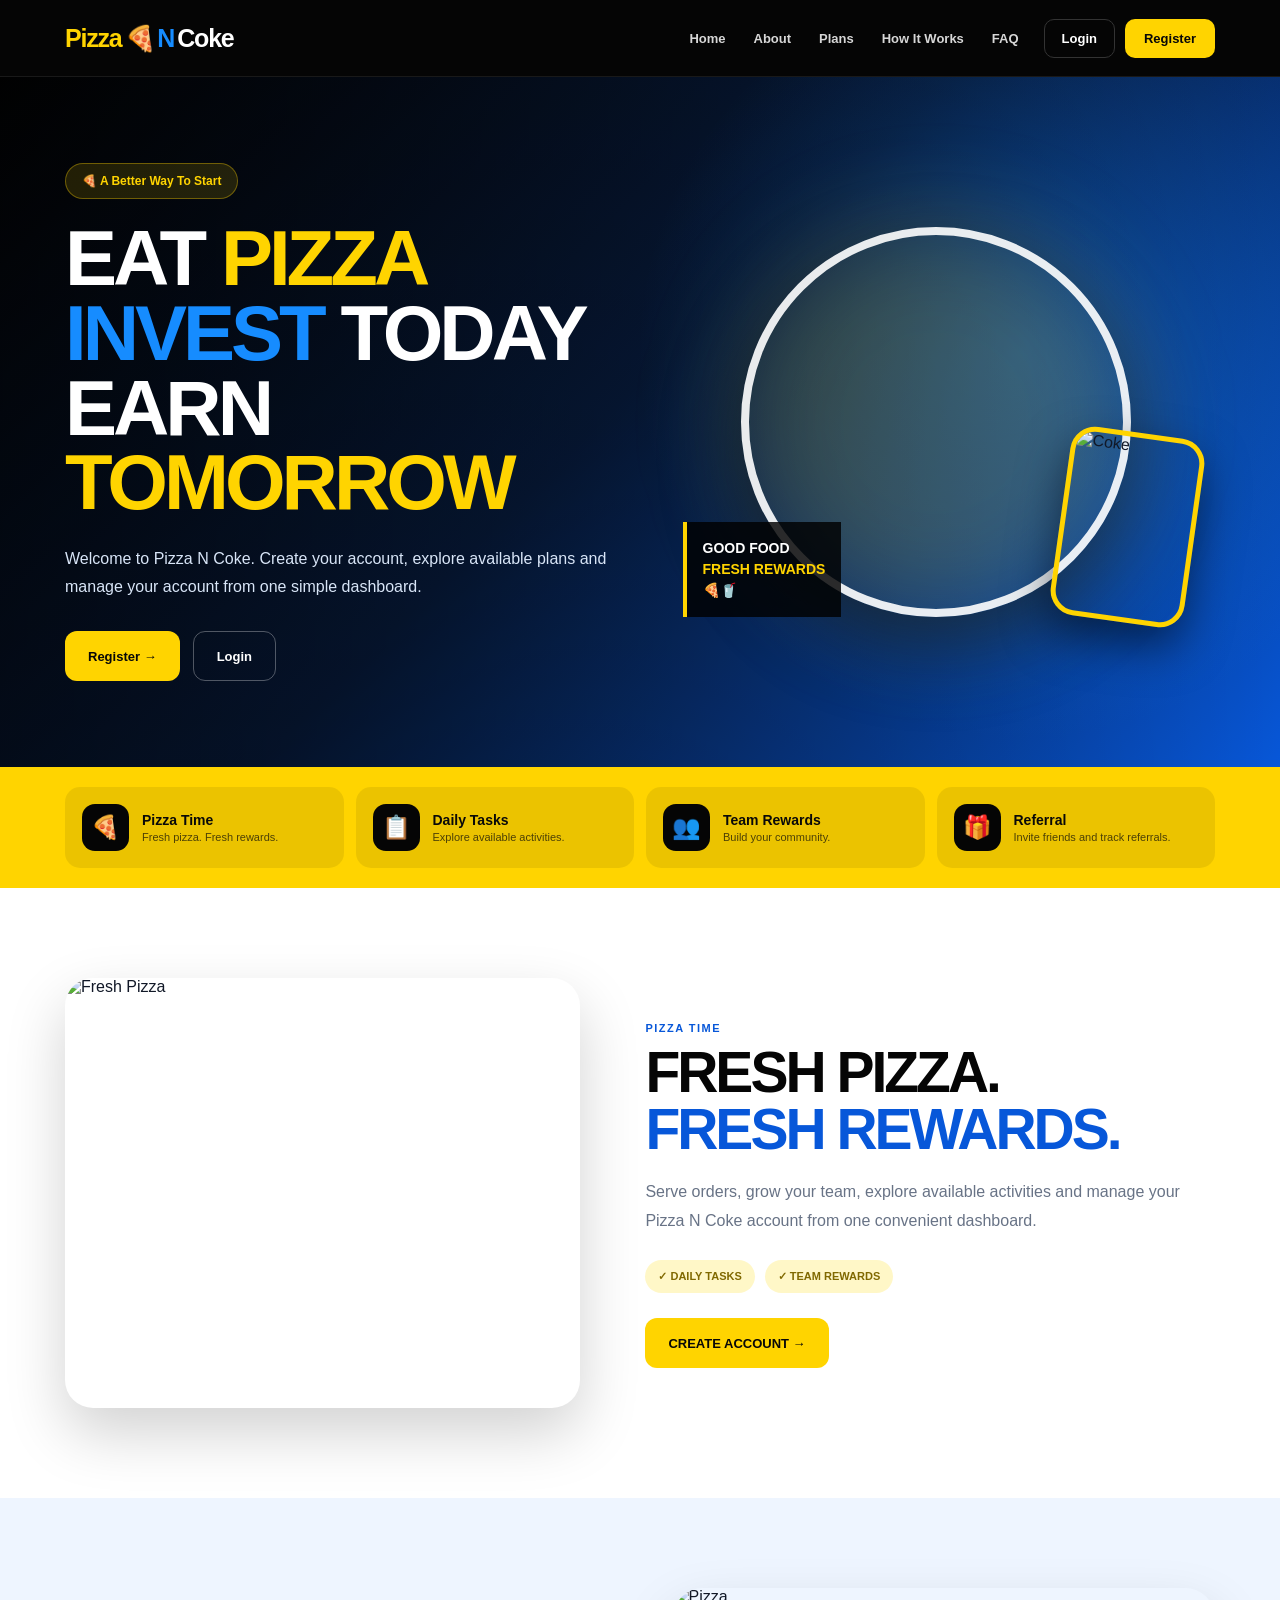
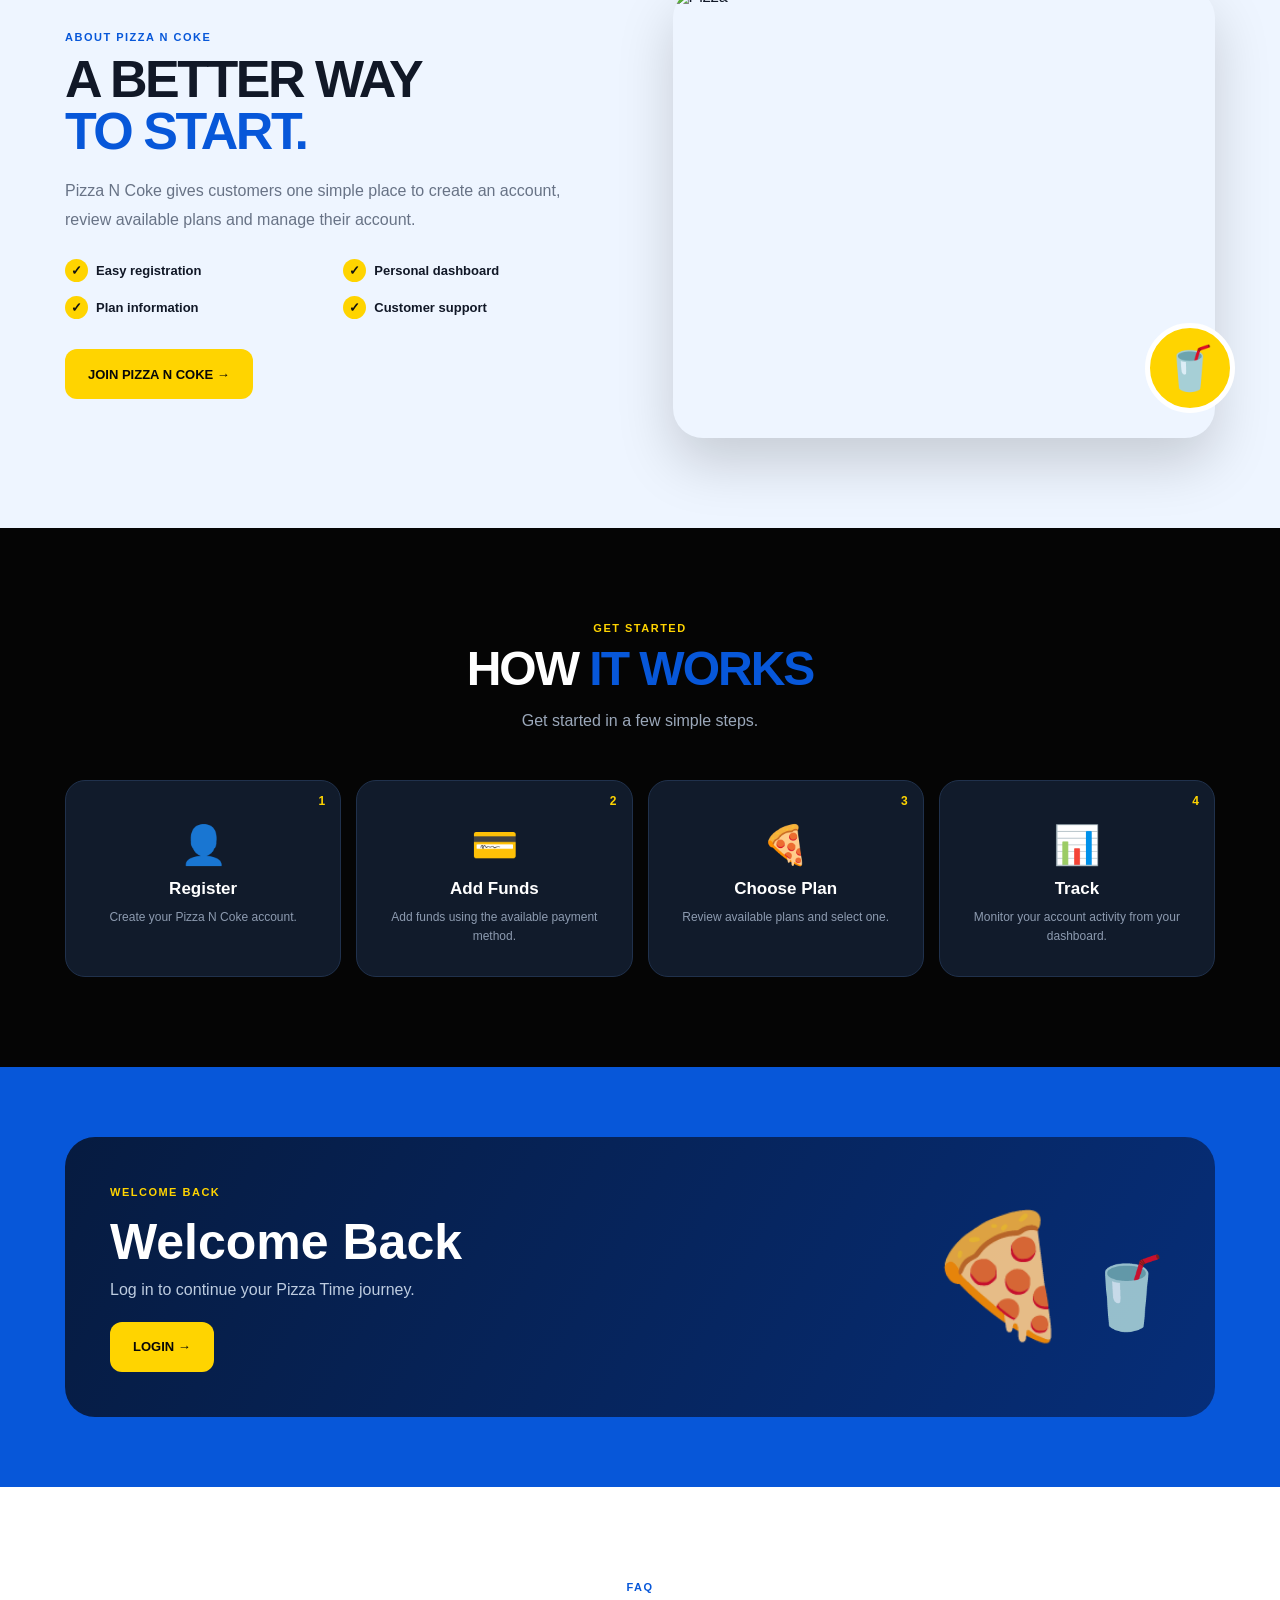
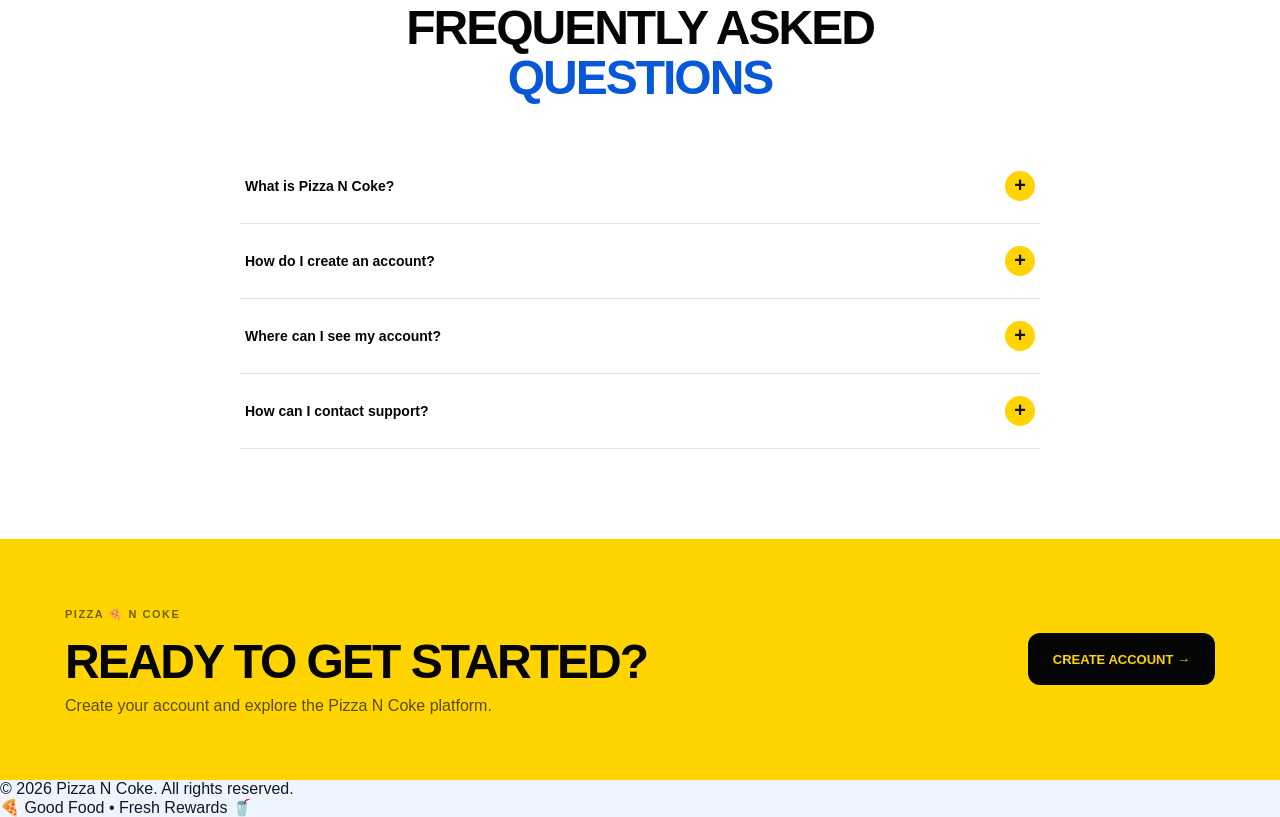
==== commit 497f4f1f: "Delete footer section from index.html Removed the entire footer section from the HTML file." ====
--- a/index.html
+++ b/index.html
@@ -985,151 +985,6 @@
 
 </section>
 
-
-
-<!-- =====================================================
-     FOOTER
-===================================================== -->
-
-<footer>
-
-    <div class="container footer-grid">
-
-
-        <div class="footer-brand">
-
-            <a
-                href="#home"
-                class="logo"
-            >
-
-                <span>
-                    Pizza
-                </span>
-
-                <span>
-                    🍕
-                </span>
-
-                <b>
-                    N
-                </b>
-
-                <span class="coke-text">
-                    Coke
-                </span>
-
-            </a>
-
-
-            <p>
-                EAT • INVEST • EARN
-            </p>
-
-
-            <div class="socials">
-
-                <a href="#">
-                    f
-                </a>
-
-                <a href="#">
-                    𝕏
-                </a>
-
-                <a href="#">
-                    ◎
-                </a>
-
-                <a href="#">
-                    ▶
-                </a>
-
-            </div>
-
-        </div>
-
-
-
-        <div class="footer-column">
-
-            <h3>
-                Quick Links
-            </h3>
-
-            <a href="#home">
-                Home
-            </a>
-
-            <a href="#about">
-                About
-            </a>
-
-            <a href="#plans">
-                Plans
-            </a>
-
-            <a href="#how-it-works">
-                How It Works
-            </a>
-
-        </div>
-
-
-
-        <div class="footer-column">
-
-            <h3>
-                Account
-            </h3>
-
-            <a href="login.html">
-                Login
-            </a>
-
-            <a href="register.html">
-                Register
-            </a>
-
-            <a href="#">
-                Support
-            </a>
-
-            <a href="#">
-                Contact
-            </a>
-
-        </div>
-
-
-
-        <div class="footer-column">
-
-            <h3>
-                Legal
-            </h3>
-
-            <a href="#">
-                Terms & Conditions
-            </a>
-
-            <a href="#">
-                Privacy Policy
-            </a>
-
-            <a href="#">
-                Risk Disclosure
-            </a>
-
-        </div>
-
-    </div>
-
-
-
-    <div class="footer-bottom">
-
-        <p>
             ©
             <span id="year"></span>
             Pizza N Coke.
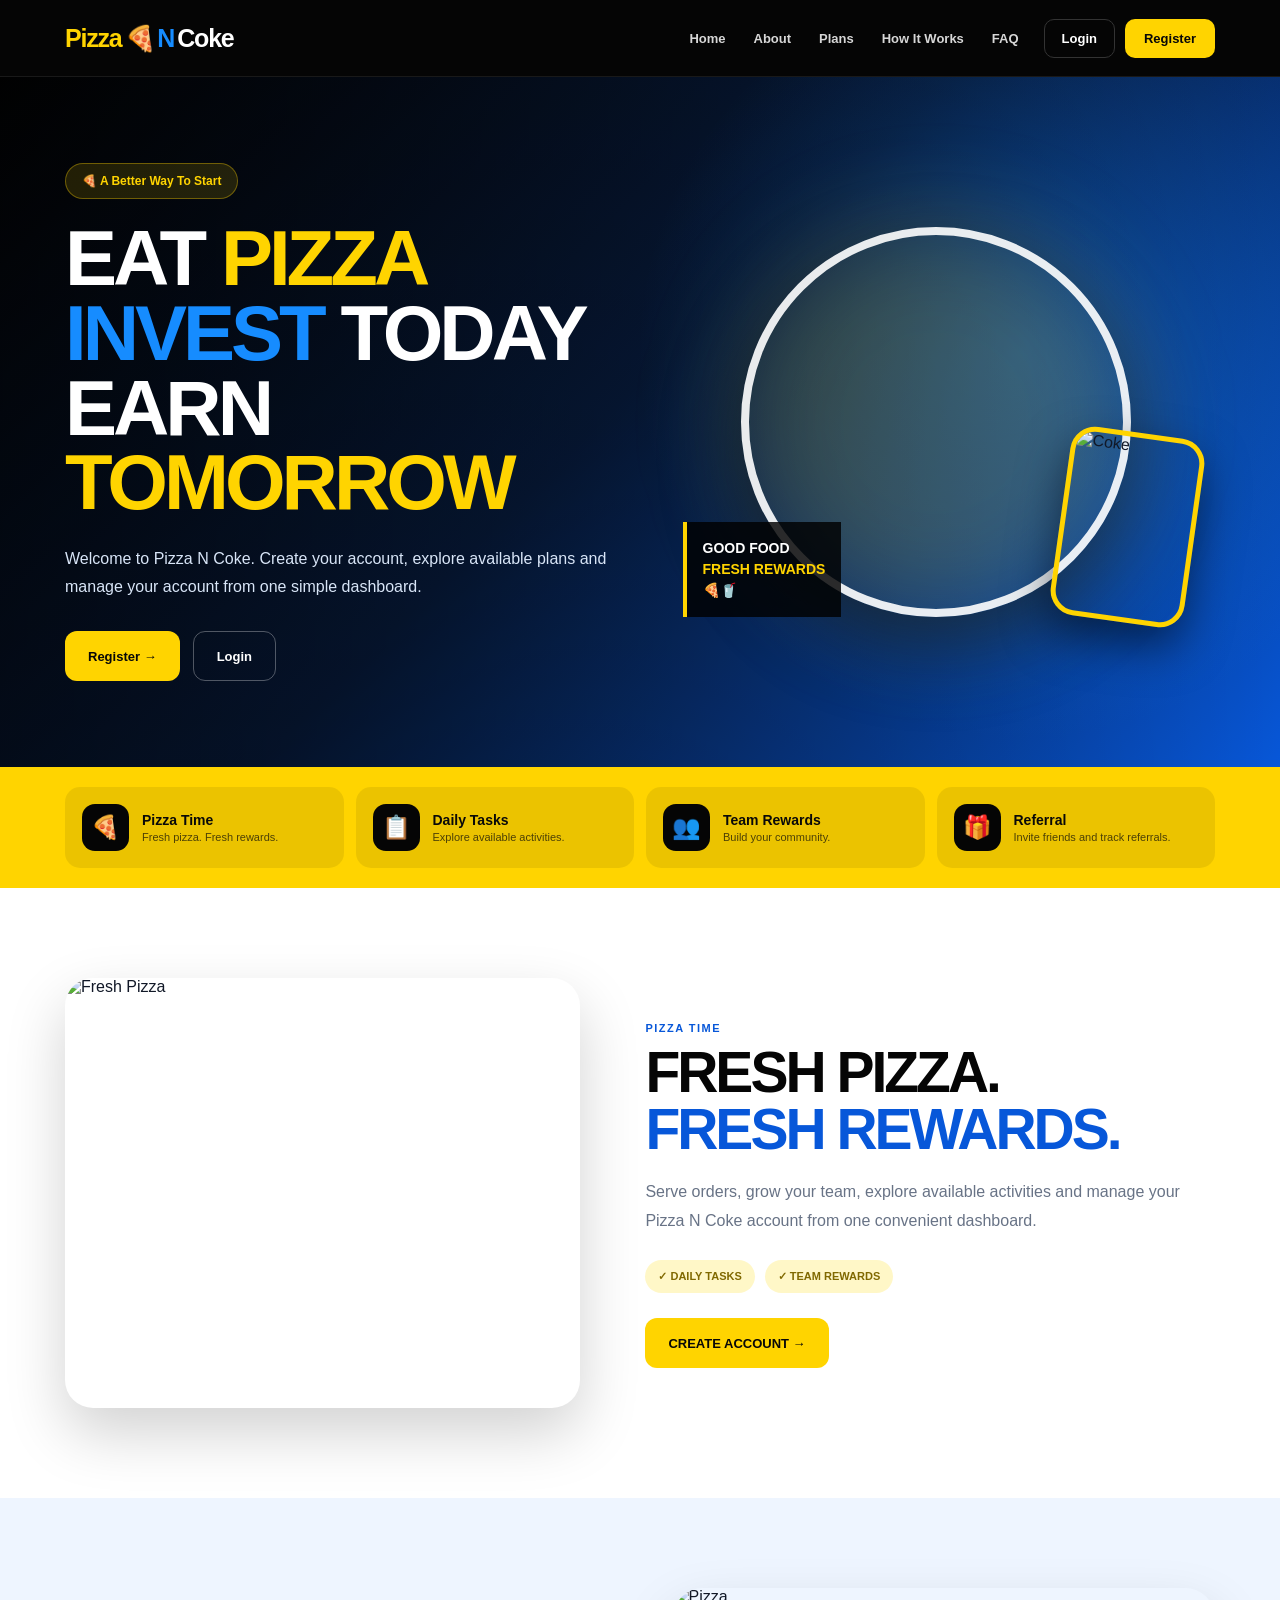
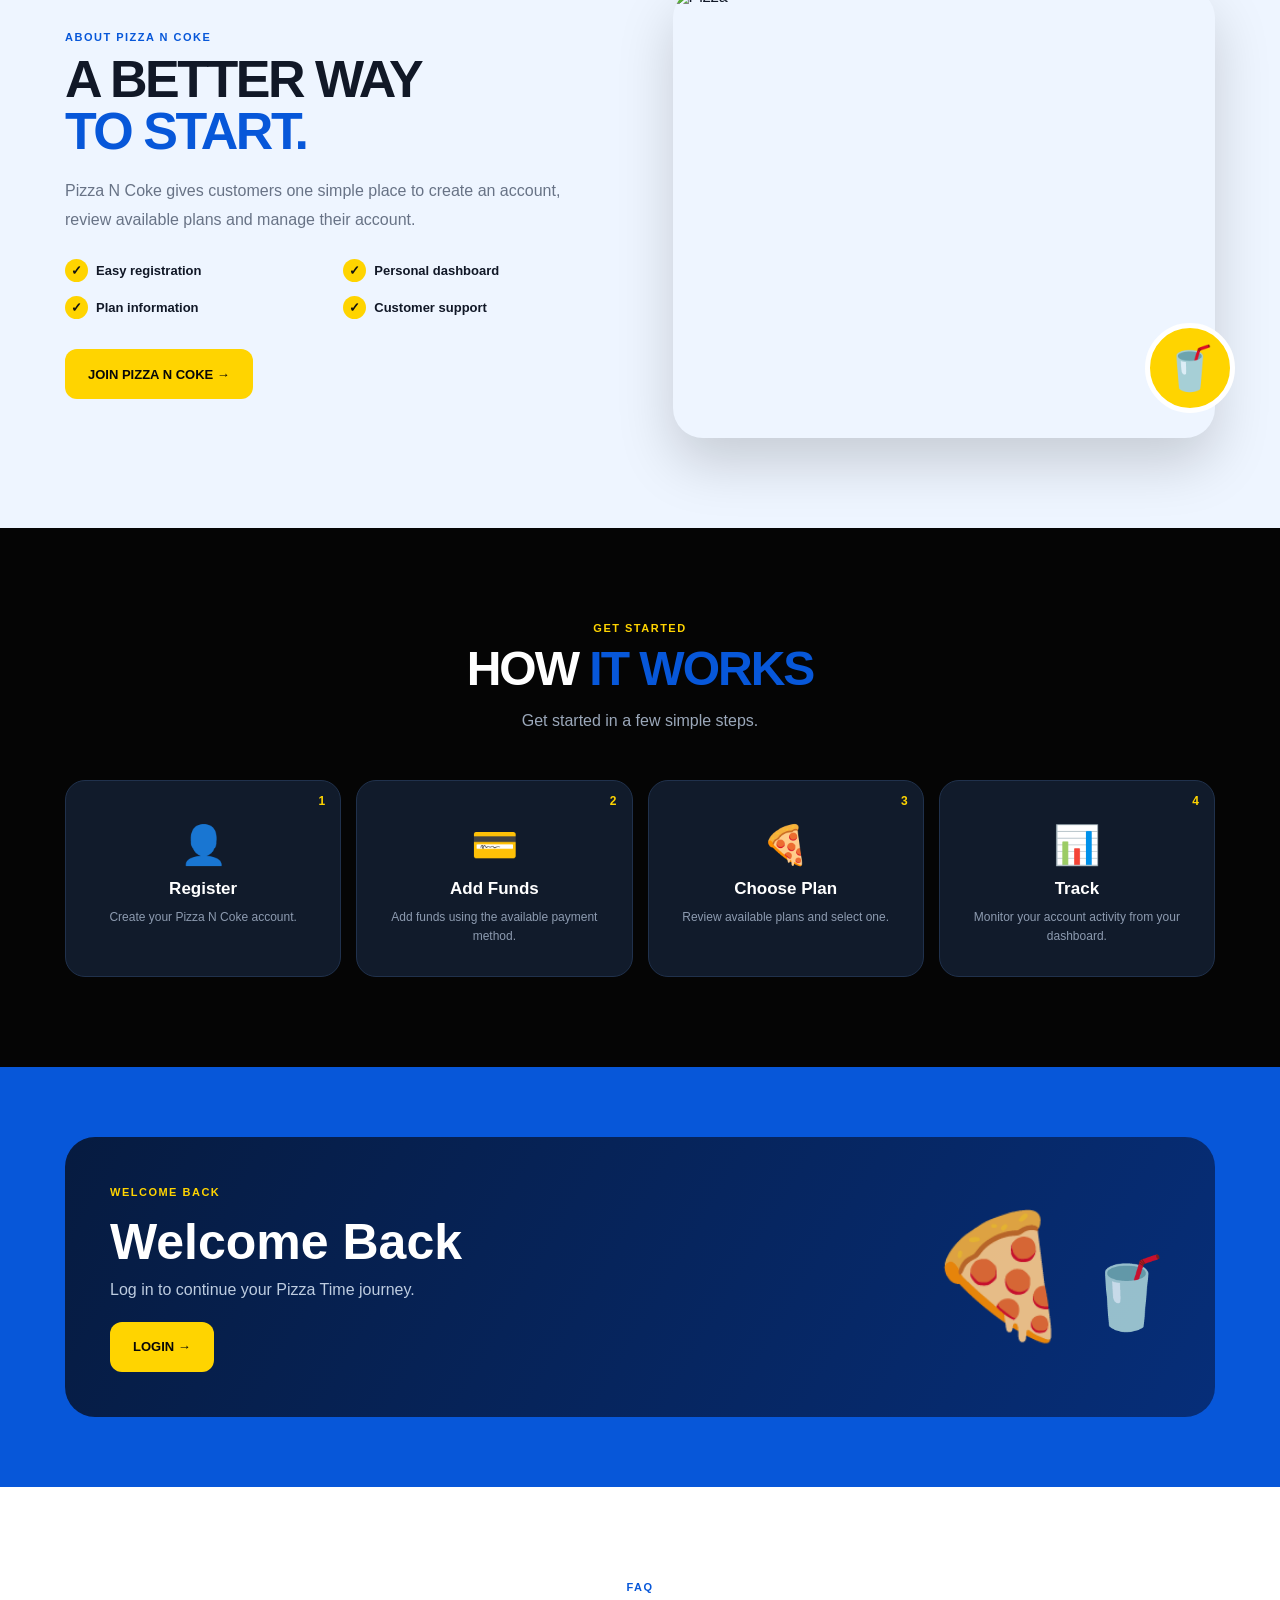
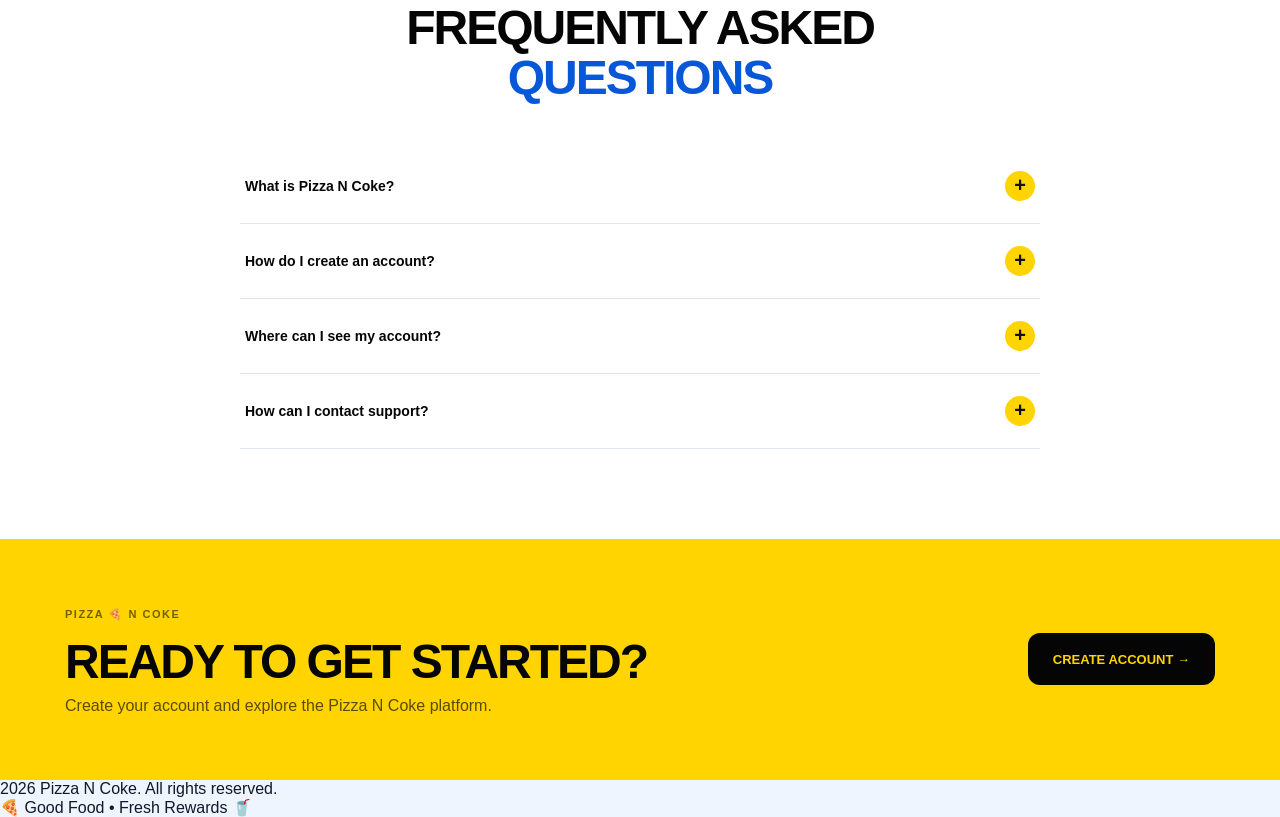
==== commit 2562e0b3: "Remove copyright symbol from footer" ====
--- a/index.html
+++ b/index.html
@@ -985,7 +985,6 @@
 
 </section>
 
-            ©
             <span id="year"></span>
             Pizza N Coke.
             All rights reserved.
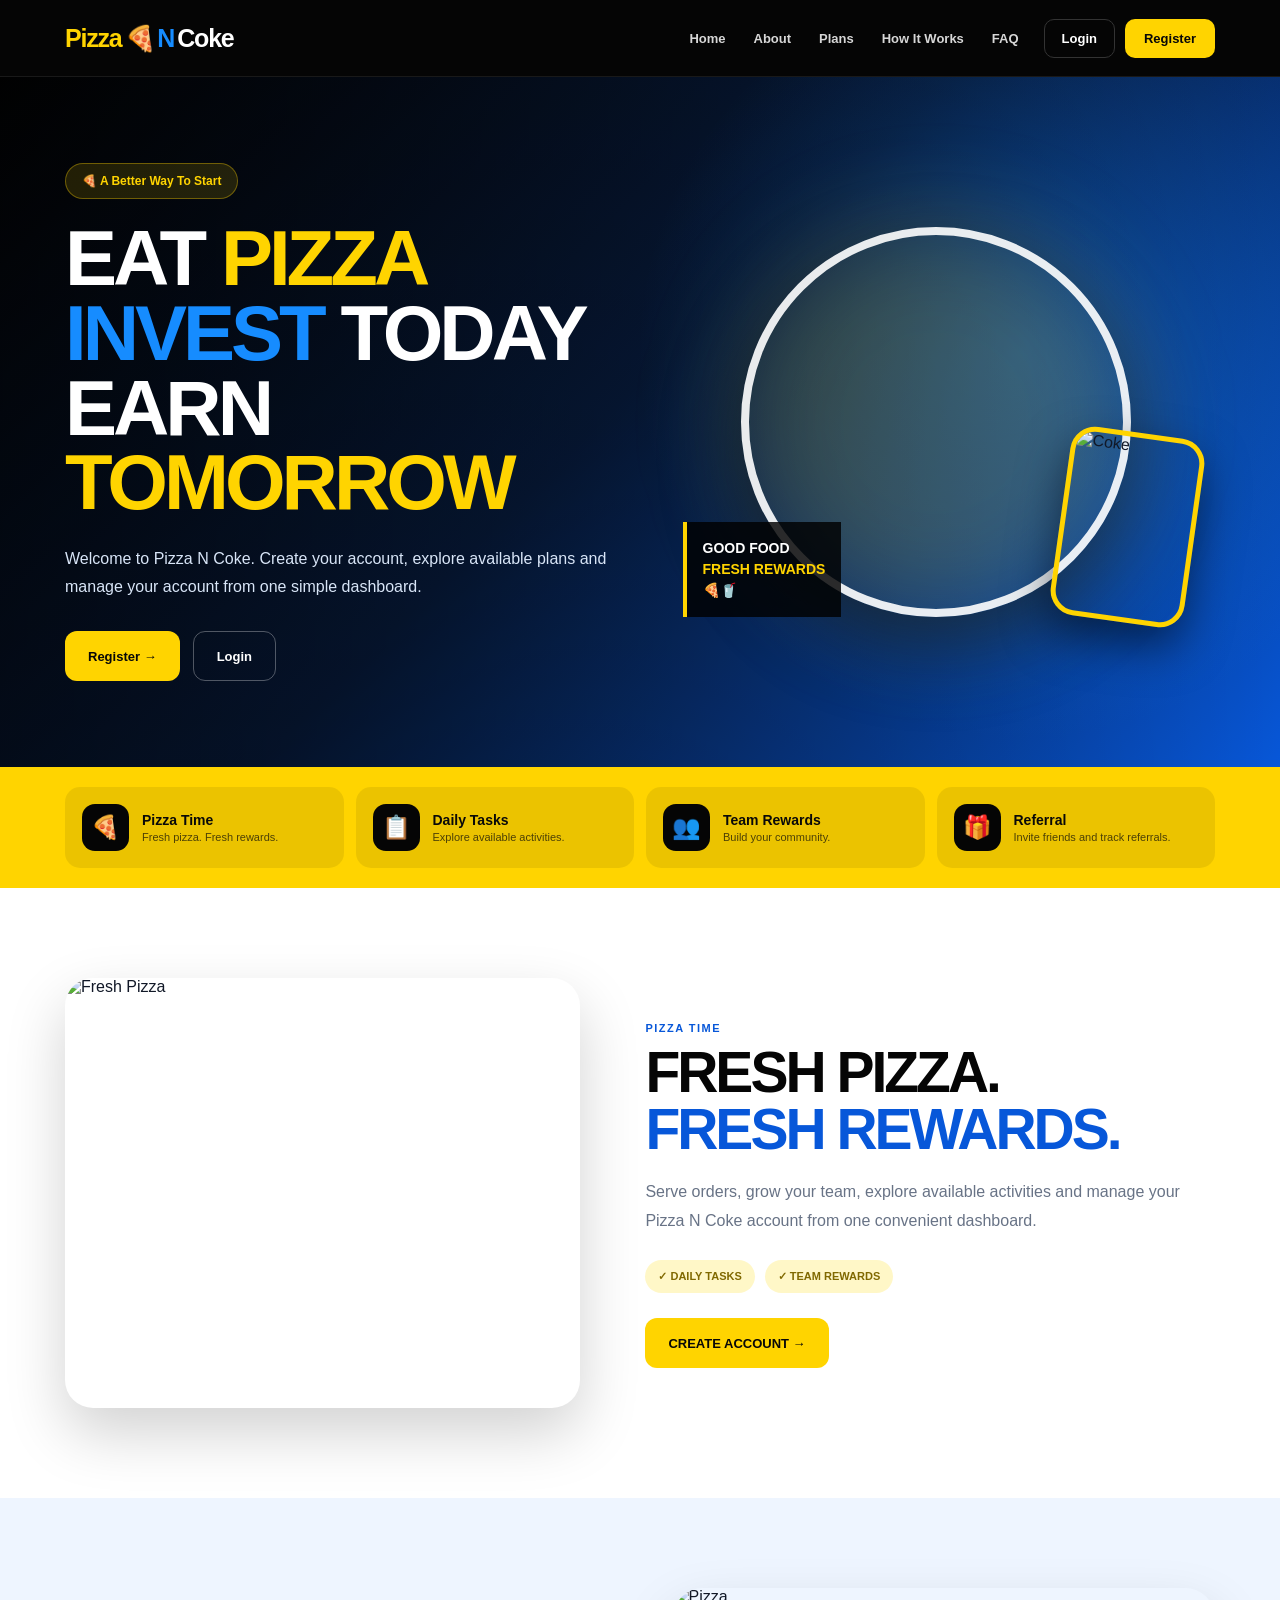
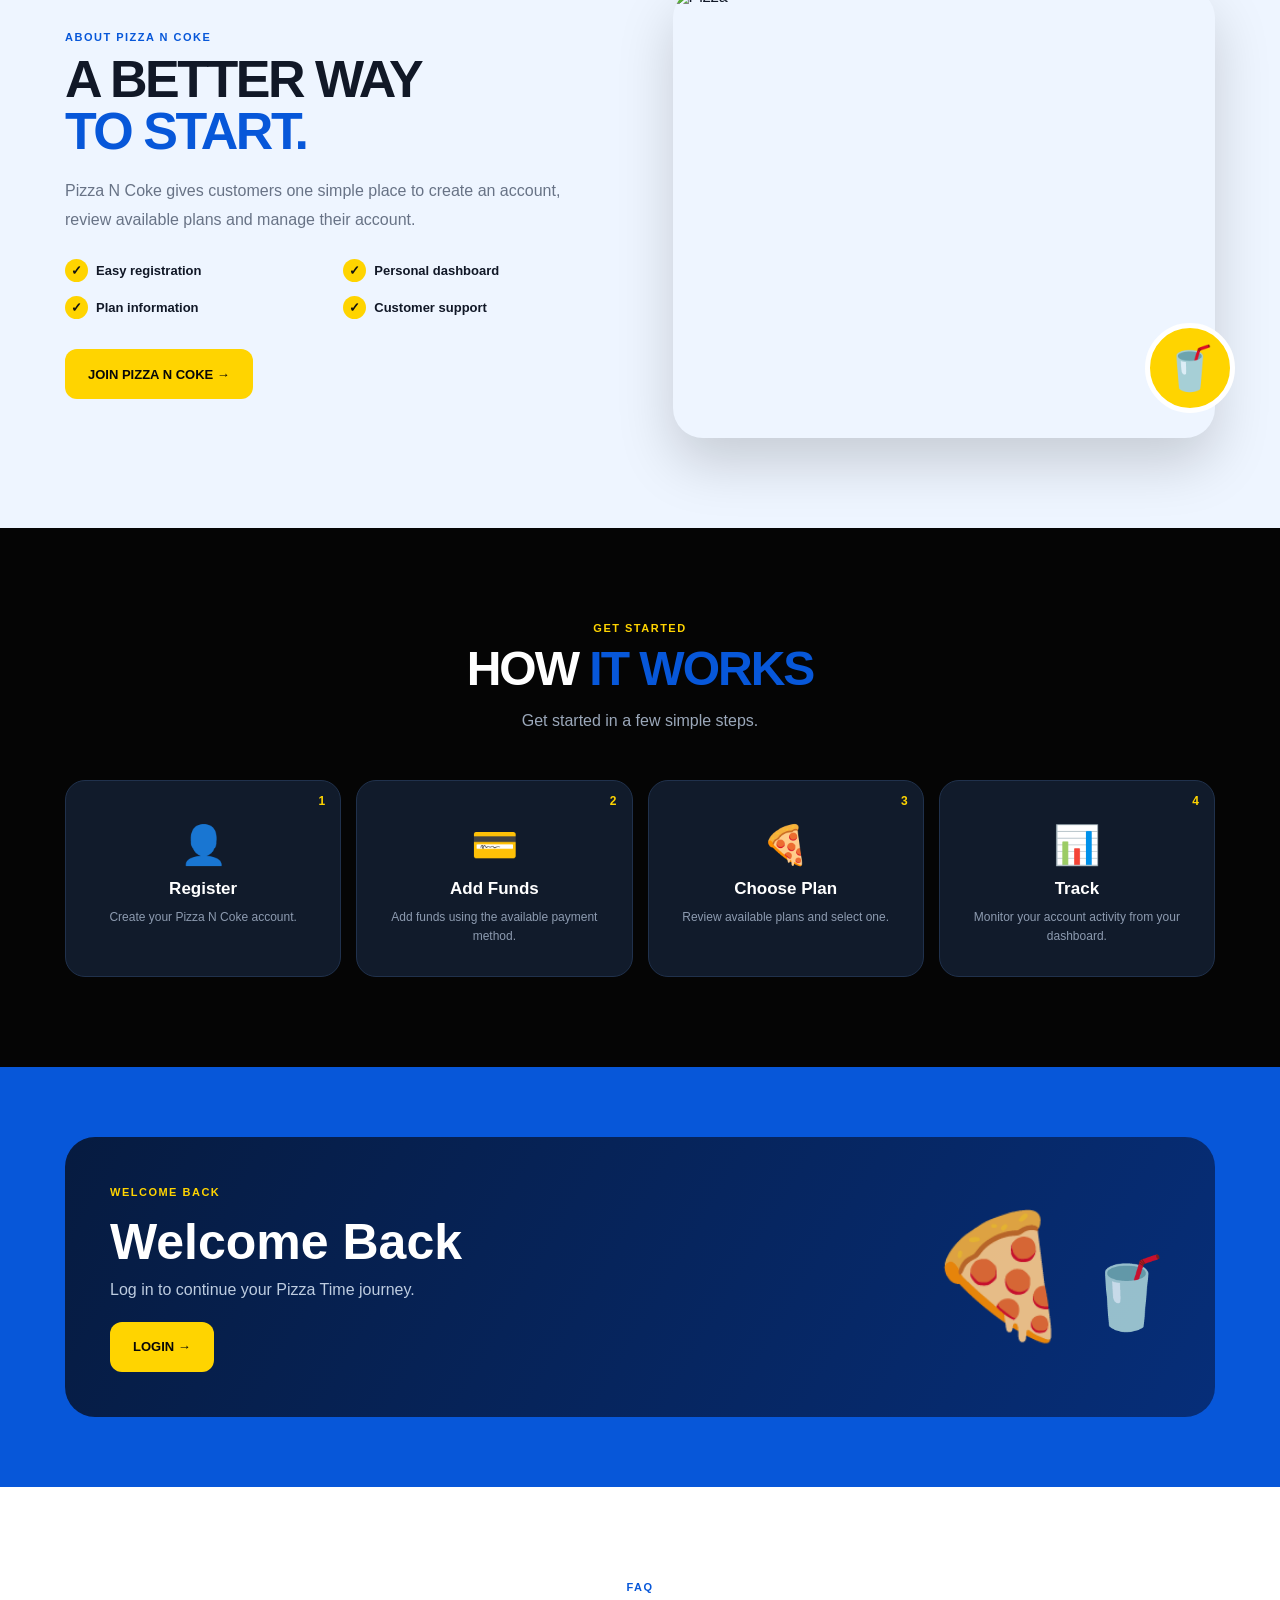
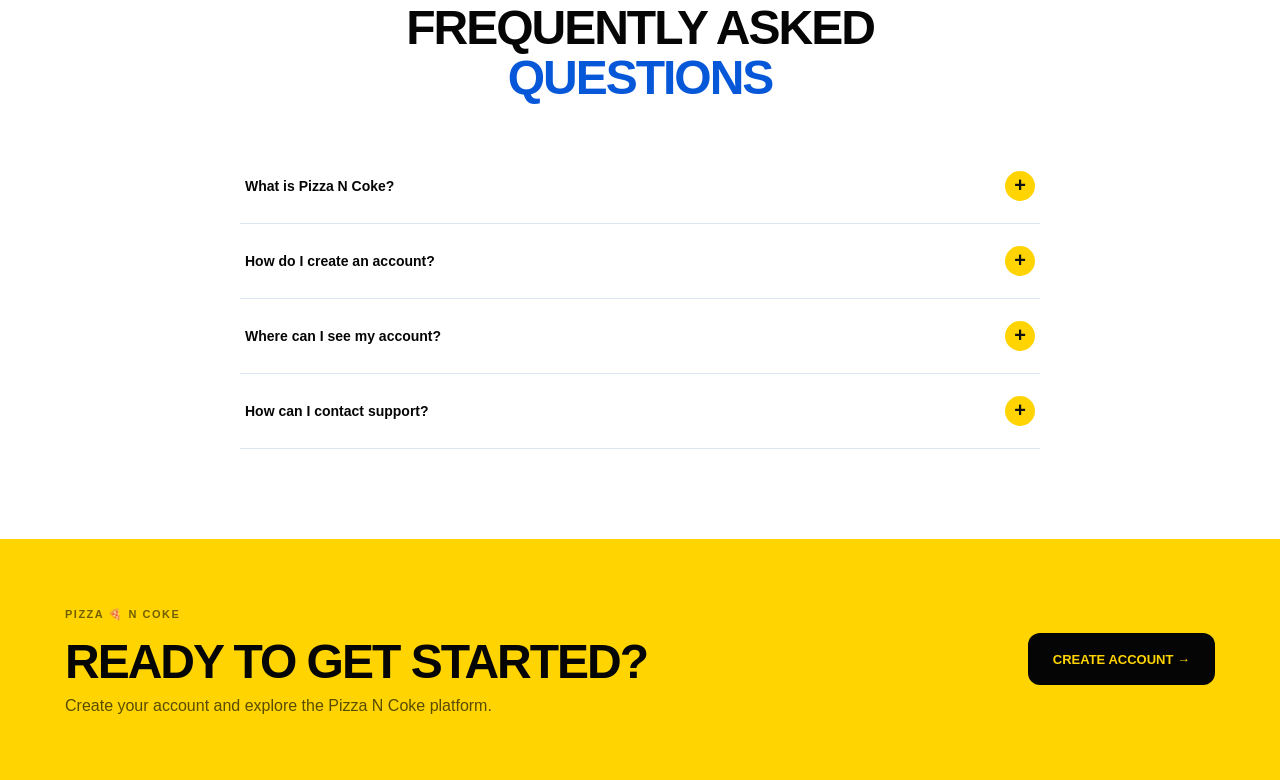
==== commit 6555d080: "Remove footer content from index.html Removed footer content including year and rights statement." ====
--- a/index.html
+++ b/index.html
@@ -985,22 +985,7 @@
 
 </section>
 
-            <span id="year"></span>
-            Pizza N Coke.
-            All rights reserved.
-        </p>
-
-
-        <p>
-            🍕 Good Food • Fresh Rewards 🥤
-        </p>
-
-    </div>
-
-</footer>
-
-
-
+        
 <script src="script.js"></script>
 
 </body>
